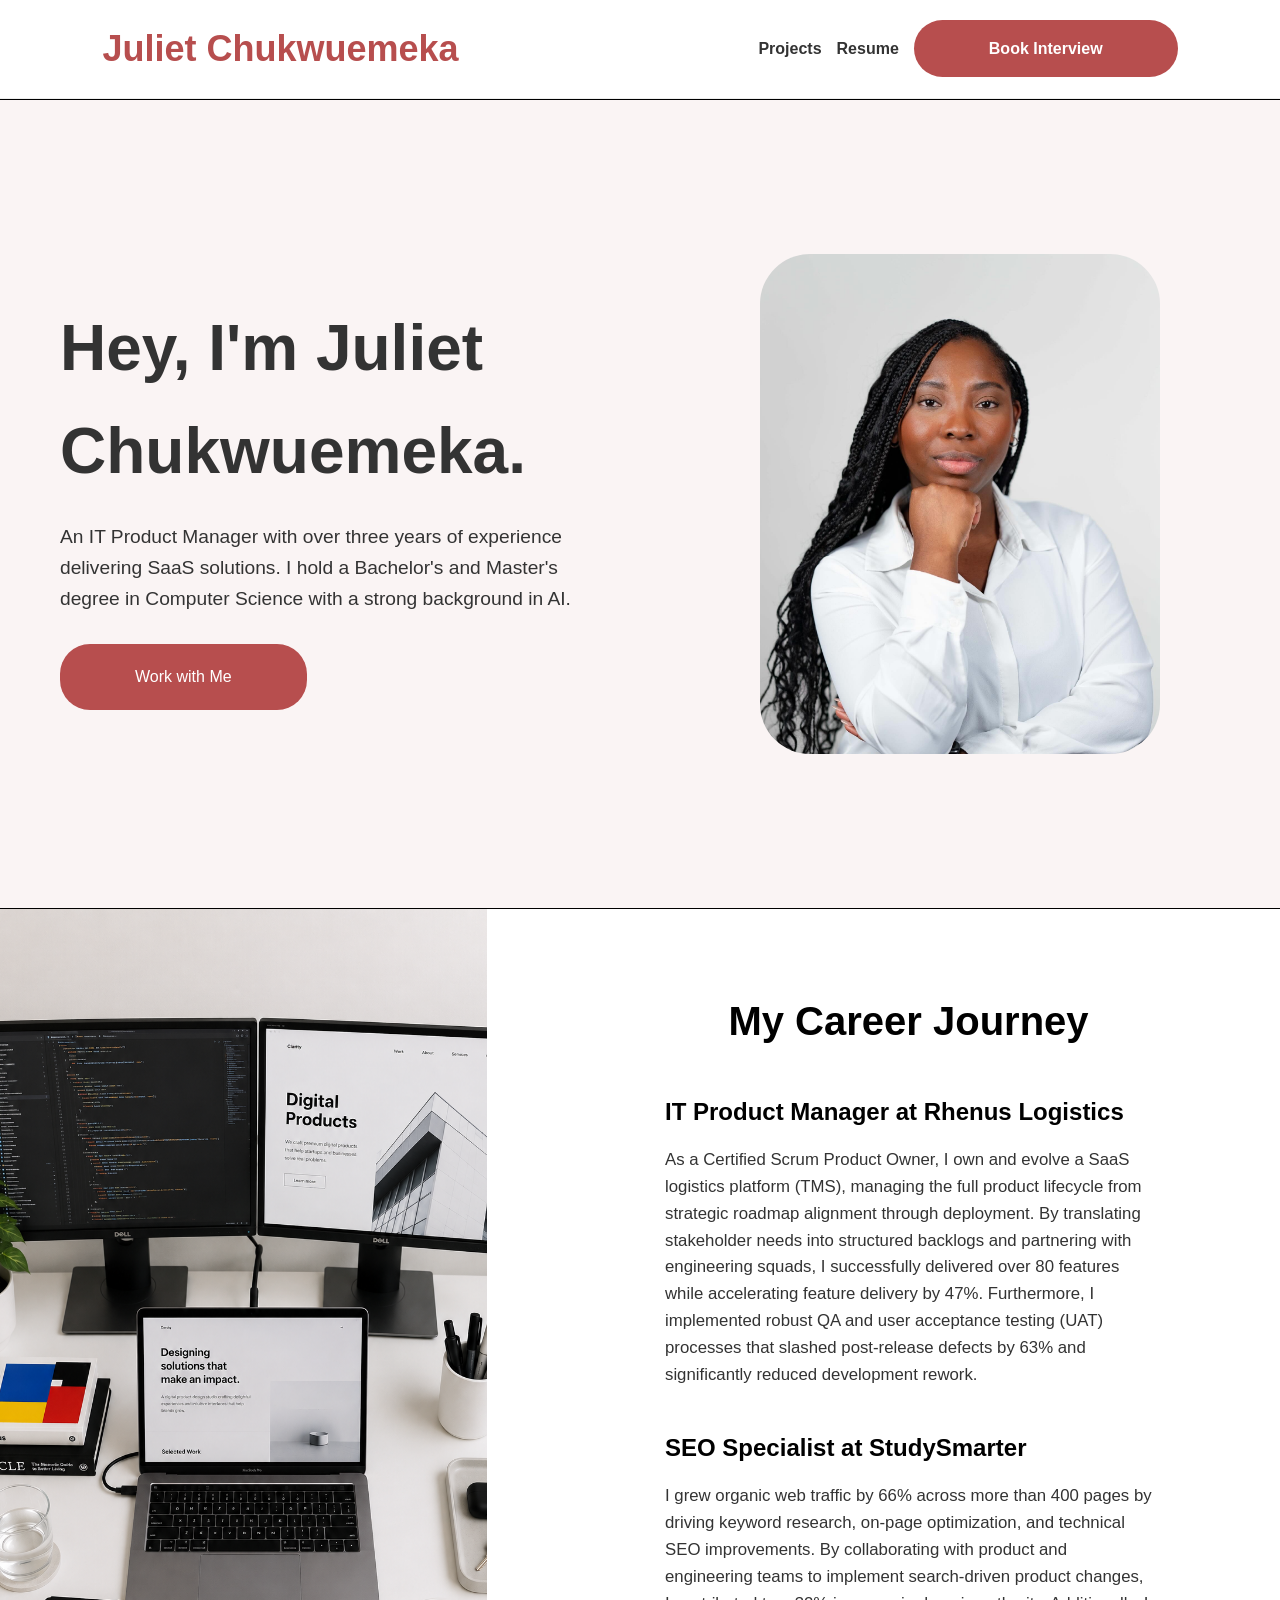
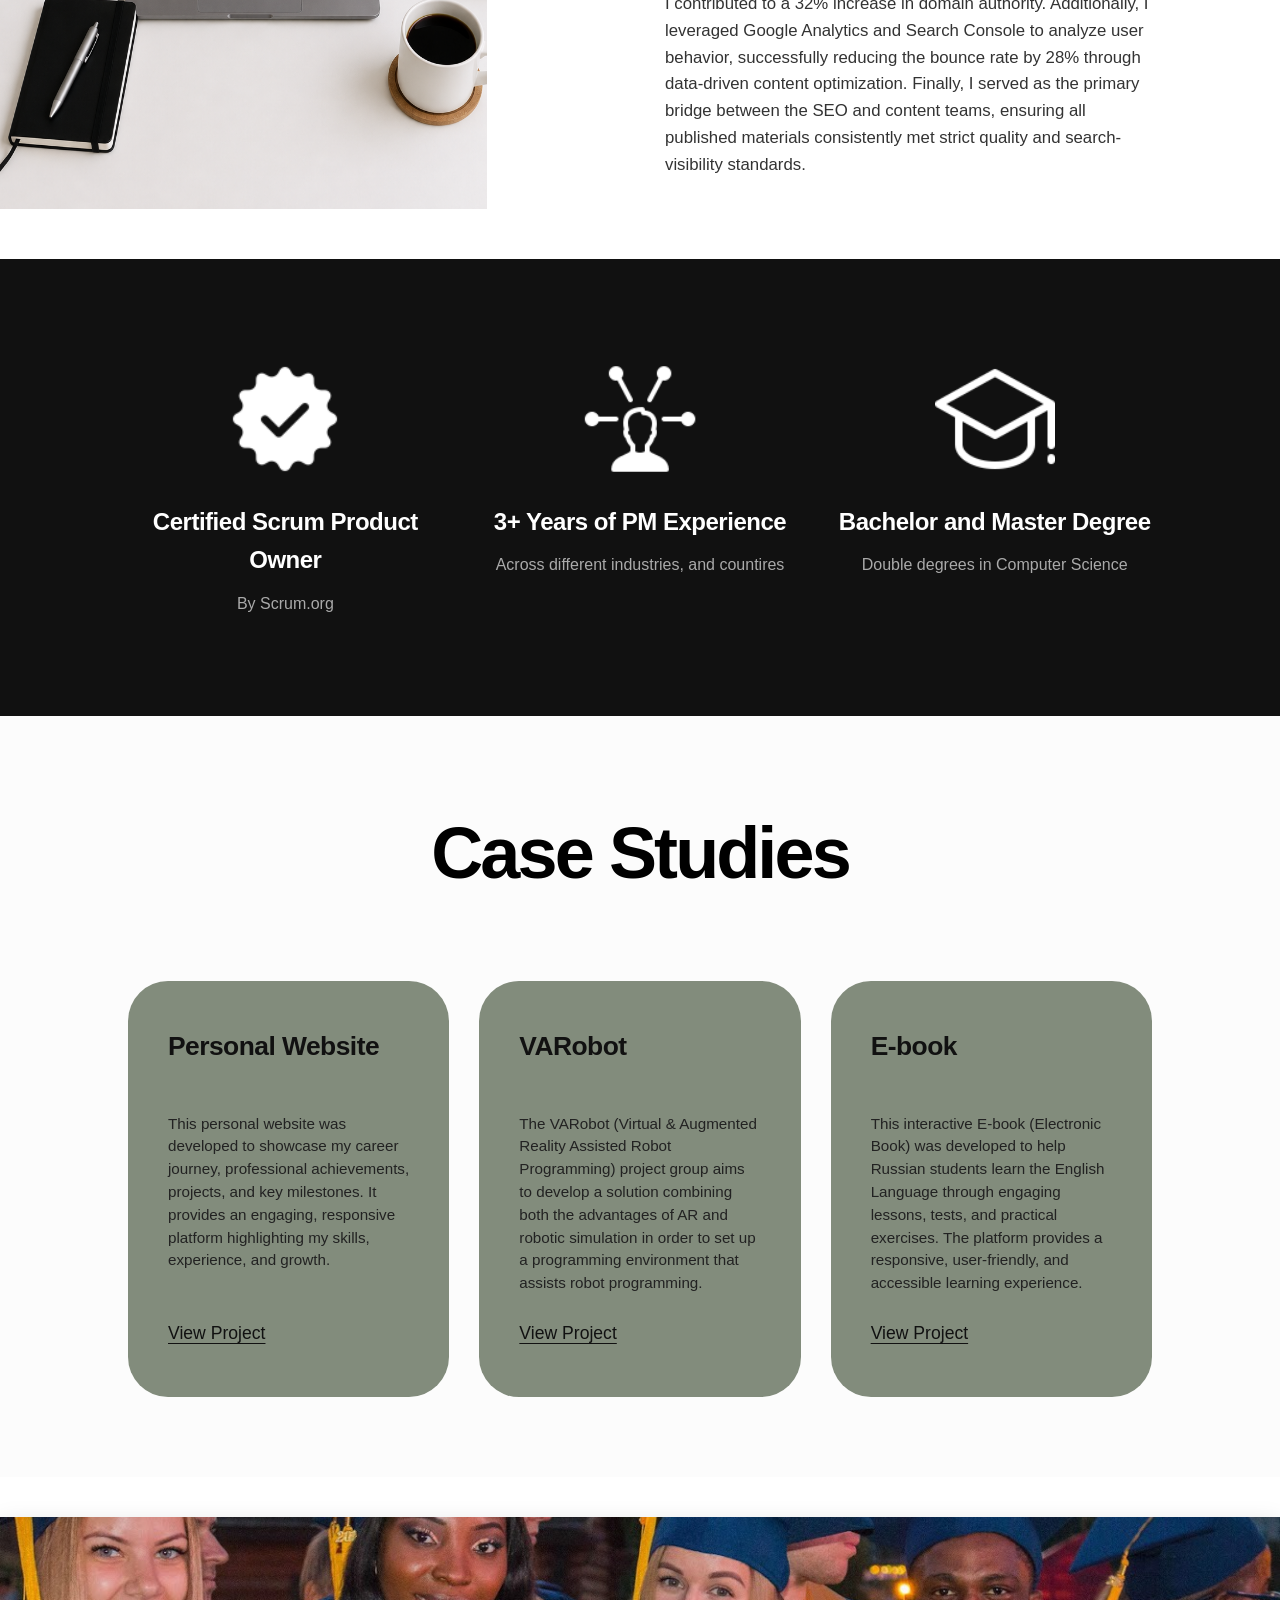
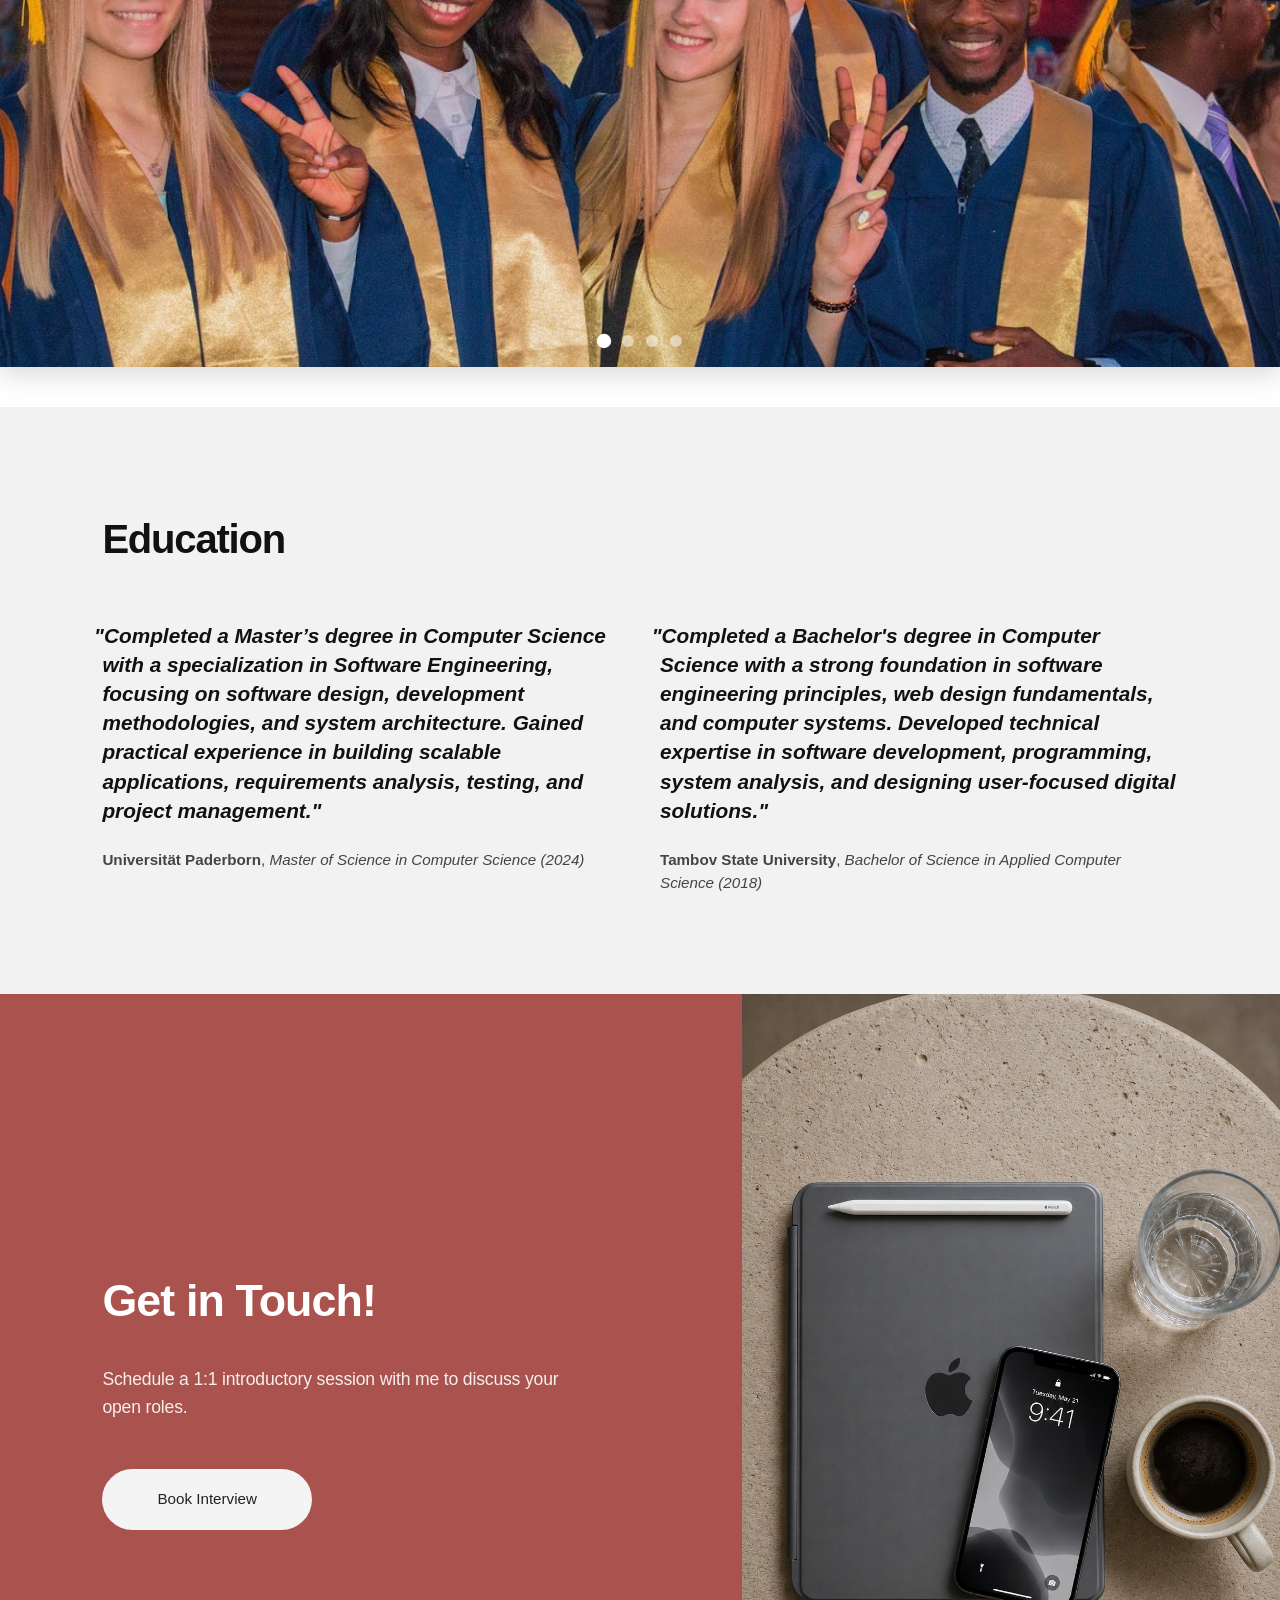
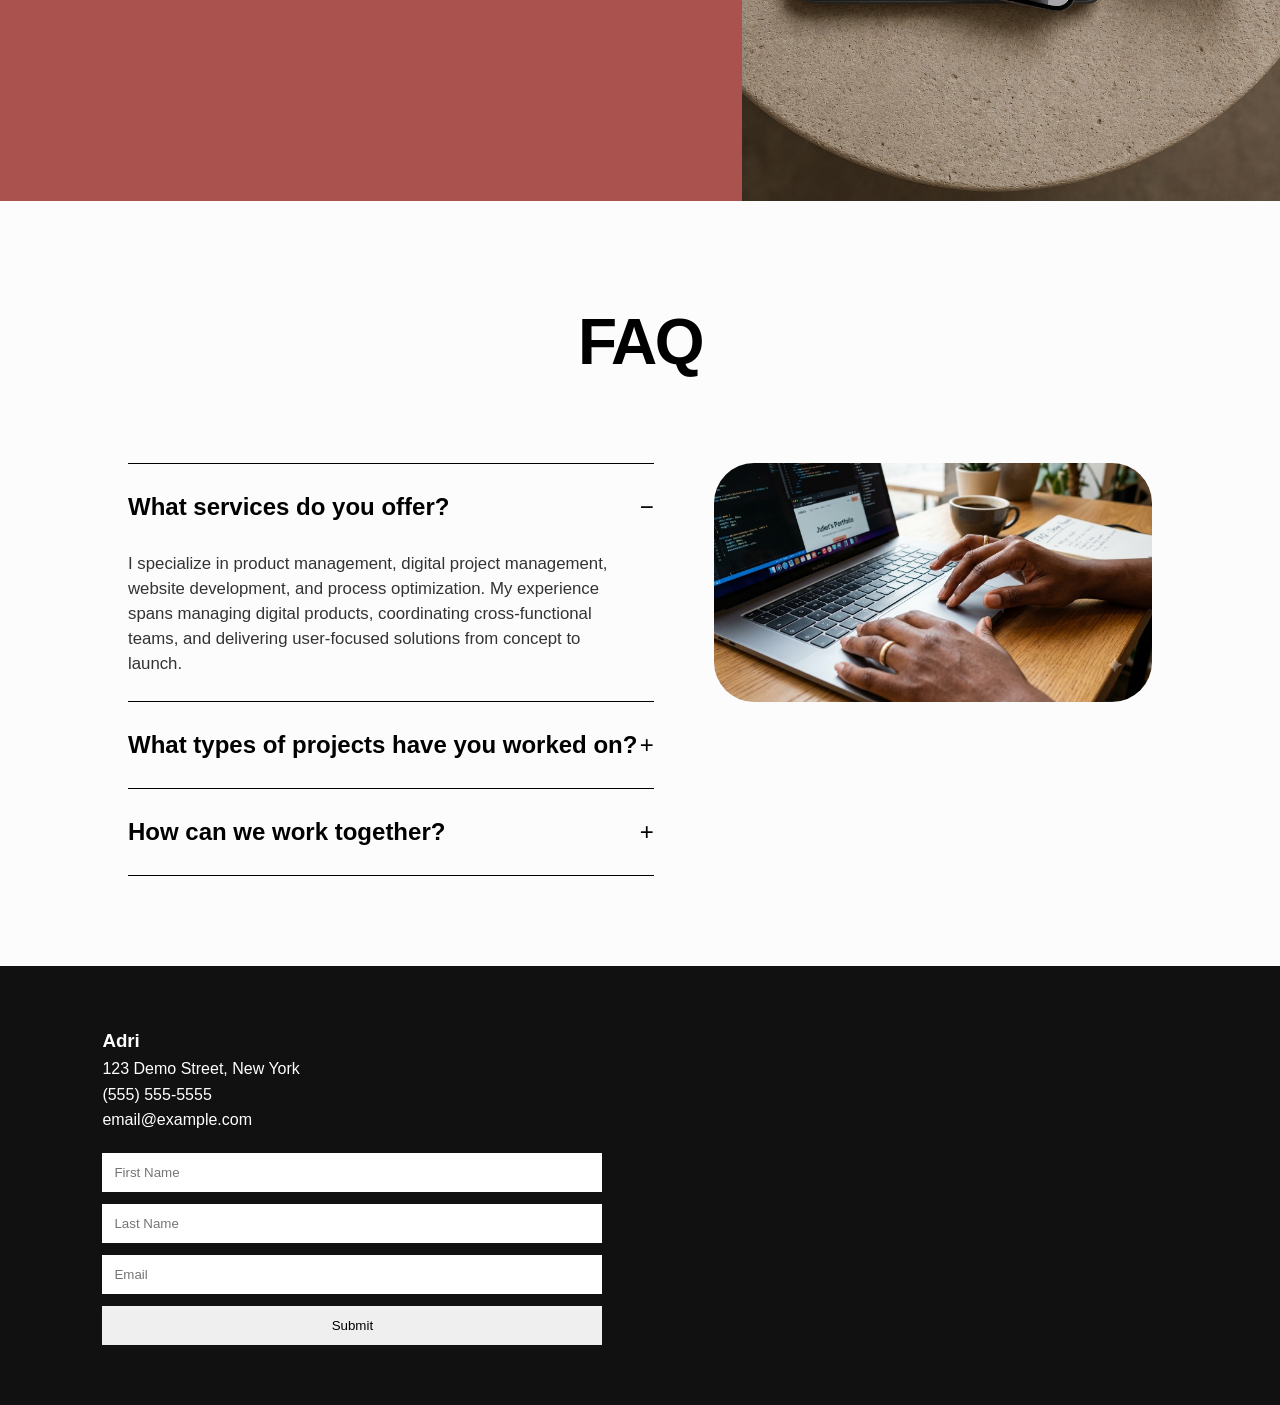
==== index.html @ 5ce1c31e "FAQ filled" ====
<!DOCTYPE html>
<html lang="en">
<head>
    <meta charset="UTF-8">
    <meta name="viewport" content="width=device-width, initial-scale=1.0">
    <title>Juliet's Portfolio</title>
    <link rel="stylesheet" href="css/main.css">
</head>
<body>

    <!-- Header -->
    <header>
        <nav>
            <div class="logo">
            <h2>
              <a href="index.html" style="color: #b74e4e; text-decoration: none;">Juliet Chukwuemeka</a>
                      </h2>
        </div>
            <ul>
                <li><a href="projects.html">Projects</a></li>
                <li><a href="https://github.com/JulietAmen/Project_Website/blob/main/Juliet%20Chukwuemeka_CV.pdf" target="_blank" rel="noopener noreferrer">Resume</a></li>               
                 <li><a href="#contact" class="btn">Book Interview</a></li>
            </ul>
        </nav>
    </header>

    <!-- Hero -->
    <section class="hero" id="home">
        <div class="hero-content">
            <h1>Hey, I'm Juliet Chukwuemeka.</h1>
            <p>
                An IT Product Manager with over three years of experience delivering SaaS solutions.
                I hold a Bachelor's and Master's degree in Computer Science with a strong background in AI.
            </p>

            <a href="#contact" class="btn">Work with Me</a>
        </div>

        <!-- Right Column: Your New Photo Container -->
    <div class="hero-image">
      <img src="imgs/ProPhoto_hand.JPG" alt="Juliet Chukwuemeka - IT Product Manager" />
  </div>

    </section>

    <!-- Career -->
    <section class="career career-split" id="career-history">
      <!-- Left Column: Your Image -->
    <div class="career-image">
      <img src="imgs/DeskImage.png" alt="Juliet working on product strategy roadmaps" />
  </div>
  <!-- Right Column: Your Career Text -->
  <div class="career-content">
        <h2>My Career Journey</h2>

        <div class="career-block">
                <h3>IT Product Manager at Rhenus Logistics</h3>
                <p>
                  As a Certified Scrum Product Owner, I own and evolve a SaaS logistics platform (TMS), 
                  managing the full product lifecycle from strategic roadmap alignment through deployment.
                  By translating stakeholder needs into structured backlogs and partnering with engineering squads, 
                  I successfully delivered over 80 features while accelerating feature delivery by 47%. Furthermore, 
                  I implemented robust QA and user acceptance testing (UAT) processes that slashed post-release 
                  defects by 63% and significantly reduced development rework.
                </p>
              </div>

              <div class="career-block">
                <h3>SEO Specialist at StudySmarter</h3>

                <p>
                  I grew organic web traffic by 66% across more than 400 pages by driving keyword research, 
                  on-page optimization, and technical SEO improvements. By collaborating with product and engineering 
                  teams to implement search-driven product changes, I contributed to a 32% increase in domain authority. 
                  Additionally, I leveraged Google Analytics and Search Console to analyze user behavior, successfully reducing 
                  the bounce rate by 28% through data-driven content optimization. Finally, I served as the primary bridge between 
                  the SEO and content teams, ensuring all published materials consistently met strict quality and search-visibility standards.
                </p>
              </div>
            </div>

        </div>
    </section>

    <!-- Stats -->
    <section class="metrics-section">
      <div class="metrics-container">
        
        <!-- Feature 1 -->
        <div class="metric-card">
          <div class="metric-icon">
            <img src="imgs/icons8-certified-90.png" alt="Mouse cursor badge icon" />
          </div>
          <h3> Certified Scrum Product Owner</h3>
          <p>By Scrum.org</p>
        </div>
    
        <!-- Feature 2 -->
        <div class="metric-card">
          <div class="metric-icon">
            <img src="imgs/icons8-exp.png" alt="Heart badge icon" />
          </div>
          <h3>3+ Years of PM Experience</h3>
          <p>Across different industries, and countires</p>
        </div>
    
        <!-- Feature 3 -->
        <div class="metric-card">
          <div class="metric-icon">
            <img src="imgs/icons8-graduate-96.png" alt="People collaboration badge icon" />
          </div>
          <h3>Bachelor and Master Degree</h3>
          <p>Double degrees in Computer Science</p>
        </div>
    
      </div>
    </section>

    <!-- Projects -->
    <section class="case-studies-section">
      <!-- Centered section heading -->
      <h2 class="section-title">Case Studies</h2>
      
      <!-- Grid container for the cards -->
      <div class="cards-container">
        
        <!-- Card 1 -->
        <article class="case-card">
          <div class="card-content">
            <h3>Personal Website</h3>
            <p>This personal website was developed to showcase my career journey, professional achievements, projects, and key milestones. 
              It provides an engaging, responsive platform highlighting my skills, experience, and growth.</p>
            <a href="index.html" class="project-link">View Project</a>
          </div>
        </article>
    
        <!-- Card 2 -->
        <article class="case-card">
          <div class="card-content">
            <h3>VARobot</h3>
            <p>The VARobot (Virtual & Augmented Reality Assisted Robot Programming) project group aims to develop a solution combining 
              both the advantages of AR and robotic simulation in order to set up a programming environment that assists robot programming.</p>
            <a href="https://varobot-pg.github.io/" class="project-link">View Project</a>
          </div>
        </article>
    
        <!-- Card 3 -->
        <article class="case-card">
          <div class="card-content">
            <h3>E-book</h3>
            <p>This interactive E-book (Electronic Book) was developed to help Russian students learn the English Language through engaging lessons, 
              tests, and practical exercises. The platform provides a responsive, user-friendly, and accessible learning experience.
            </p>
            <a href="https://julietchuks.github.io/EbookForRusEng/" class="project-link">View Project</a>
          </div>
        </article>
    
      </div>
    </section>

    <!-- carousel -->

    <section>
      <div class="carousel-wrapper">
        <!-- Hidden Radio Controls to Track Active Slides -->
        <input type="radio" name="carousel-control" id="slide-1" checked />
        <input type="radio" name="carousel-control" id="slide-2" />
        <input type="radio" name="carousel-control" id="slide-3" />
        <input type="radio" name="carousel-control" id="slide-4" />
      
        <!-- The Main Filmstrip Viewport -->
        <div class="carousel-viewport">
          <div class="carousel-inner">
            
            <!-- Slide 1 -->
            <div class="carousel-item">
              <img src="imgs/bach-peace.JPG" alt="Beautiful landscape setup 1" />
            </div>
            
            <!-- Slide 2 -->
            <div class="carousel-item">
              <img src="imgs/bach-light.JPG" alt="Beautiful landscape setup 2" />
            </div>
            
            <!-- Slide 3 -->
            <div class="carousel-item">
              <img src="imgs/Grad-Juliet.jpg" alt="Beautiful landscape setup 3" />
            </div>
      
            <!-- Slide 4 -->
            <div class="carousel-item">
              <img src="imgs/Gradddd.jpg" alt="Beautiful landscape setup 4" />
            </div>

          </div>
        </div>
      
        <!-- Navigation Dots Controls -->
        <div class="carousel-dots">
          <label for="slide-1" class="dot-trigger"></label>
          <label for="slide-2" class="dot-trigger"></label>
          <label for="slide-3" class="dot-trigger"></label>
          <label for="slide-4" class="dot-trigger"></label>

        </div>
      </div>

    </section>

    <!-- Education -->
    <section class="education-layout-section" id="education">
       <!-- Left Side: Title Header (Renamed per Screenshot 2026-06-11 at 11.58.57.jpg) -->
       <div class="education-title-column">
        <h2>Education</h2>
      </div>
      <div class="education-layout-container">
        
       
    
        <!-- Right Side: Entries Container -->
        <div class="education-entries-column">
          
          <!-- Entry 1 -->
          <article class="education-entry">
            <blockquote>
              "Completed a Master’s degree in Computer Science with a specialization in Software Engineering, 
              focusing on software design, development methodologies, and system architecture. Gained practical 
              experience in building scalable applications, requirements analysis, testing, and project management."
            </blockquote>
            <p class="institution-meta">
              <strong>Universität Paderborn</strong>, <em>Master of Science in Computer Science (2024)</em>
            </p>
          </article>
    
          <!-- Entry 2 -->
          <article class="education-entry">
            <blockquote>
              "Completed a Bachelor's degree in Computer Science with a strong foundation in software engineering 
              principles, web design fundamentals, and computer systems. Developed technical expertise in software development, 
              programming, system analysis, and designing user-focused digital solutions."
            </blockquote>
            <p class="institution-meta">
              <strong>Tambov State University</strong>, <em>Bachelor of Science in Applied Computer Science (2018)</em>
            </p>
          </article>
    
        </div>
        
      </div>
    </section>

    <!-- Contact -->
    <section class="get-in-touch-section" id="contact">
  
      <!-- Left Side: Terracotta Content Column -->
      <div class="touch-content-column">
        <div class="touch-content-inner">
          <h2>Get in Touch!</h2>
          <p>Schedule a 1:1 introductory session with me to discuss your open roles.</p>
          <a href="#" class="book-consultation-btn">Book Interview</a>
        </div>
      </div>
    
      <!-- Right Side: Full-bleed Imagery Column -->
      <div class="touch-image-column">
        <!-- Replaced with the desk scene asset featured in Screenshot 2026-06-11 at 22.53.38.jpg -->
        <img src="imgs/ChatGPT-Image.png" alt="A phone showing design blueprints resting on a notebook next to a cup of black coffee" />
      </div>
    
    </section>

    <!-- FAQ -->
    <section class="faq-section" id="faq">
      <h2 class="faq-main-title">FAQ</h2>
      
      <div class="faq-grid-container">
        
        <div class="faq-accordion-column">
          
          <details class="faq-item" open>
            <summary class="faq-trigger">
              What services do you offer?
              <span class="faq-icon"></span>
            </summary>
            <div class="faq-content">
              <p>I specialize in product management, digital project management, website development, 
                and process optimization. My experience spans managing digital products, coordinating 
                cross-functional teams, and delivering user-focused solutions from concept to launch.</p>
            </div>
          </details>
    
          <details class="faq-item">
            <summary class="faq-trigger">
              What types of projects have you worked on?
              <span class="faq-icon"></span>
            </summary>
            <div class="faq-content">
              <p>I have worked on a variety of projects, including portfolio websites, educational platforms, 
                business websites, digital transformation initiatives, and operational process improvements. 
                These projects have allowed me to combine technical expertise with strategic planning and stakeholder management.</p>
            </div>
          </details>
    
          <details class="faq-item">
            <summary class="faq-trigger">
              How can we work together?
              <span class="faq-icon"></span>
            </summary>
            <div class="faq-content">
              <p>You can contact me through the website's contact form, email, LinkedIn or by simply booking an Interview. Whether you are 
                looking for a product manager, project manager, or collaborator for a digital initiative, I 
                would be happy to discuss your goals and explore how I can contribute.</p>
            </div>
          </details>
    
        </div>
    
        <div class="faq-image-column">
          <img src="imgs/Gemini_Image.png" alt="Close-up of hands typing smoothly on a laptop trackpad" />
        </div>
    
      </div>
    </section>

    <!-- Footer -->
    <footer>

        <h3>Adri</h3>

        <p>123 Demo Street, New York</p>
        <p>(555) 555-5555</p>
        <p>email@example.com</p>

        <form>
            <input
                type="text"
                placeholder="First Name"
                required
            >

            <input
                type="text"
                placeholder="Last Name"
                required
            >

            <input
                type="email"
                placeholder="Email"
                required
            >

            <button type="submit">
                Submit
            </button>
        </form>

    </footer>

</body>
</html>
---- css/main.css ----
*{
  margin:0;
  padding:0;
  box-sizing:border-box;
}

body{
  font-family:Arial, sans-serif;
  line-height:1.6;
  color:#333;
}

header{
  background:#fff;
  padding:20px 8%;
  position:sticky;
  top:0;
  z-index:1000;
  border-bottom:1px solid #eee;
}

nav{
  display:flex;
  justify-content:space-between;
  align-items:center;
}

nav ul{
  list-style:none;
  display:flex;
  gap:30px;
}

nav a{
  text-decoration:none;
  color:#333;
  font-weight:600;
}

.logo{
  font-size:1.5rem;
  font-weight:bold;
}

.hero h1{
  font-size:4rem;
  margin-bottom:20px;
}

/* 1. Reset alignment inside the main hero layout container */
.hero {
  display: flex;
  justify-content: space-between; /* Aligns the inner content box to the left */
  align-items: center;         /* Keeps content centered vertically */
  gap: 40px;
  padding-left:60px 10%;           /* Gives it a nice breathing room gap from the absolute screen edge */
  min-height:90vh;
  background:#f8efefa9;
  border-top: 1px solid #000000;    /* 1px makes it thin, solid means a solid line, #000000 is pure black */
  border-bottom: 1px solid #000000;
}

/* 2. Remove any auto margins that might be centering the inner content wrapper */
.hero-content {
  flex: 1;                        /* Lets the text grow to occupy half the room */
  max-width: 600px;
  text-align: left;
  padding-left: 60px;
}

/* Control the photo container size */
.hero-image {
  flex: 1;                        /* Occupies the remaining half of the room */
  display: flex;
  justify-content: center;        /* Centers your photo inside its allocated half */
}

.hero-image img {
  width: 100%;
  max-width: 400px;               /* Caps the width so it doesn't get massively giant */
  height: auto;                   /* Keeps aspect ratio stable */
  border-radius: 50px;             /* Optional: Softens sharp photo corners */
  object-fit: cover;
}

/* 3. Ensure the button doesn't stretch and behaves cleanly in left-alignment */
.hero-content .btn {
  display: inline-block;       /* Stops the button from taking up the entire width */
}

.hero p{
  max-width:600px;
  margin:auto;
  margin-bottom:30px;
  font-size:1.2rem;
}

/* Mobile Friendly Shield: Stacks them when screen sizes get cramped */
@media (max-width: 768px) {
  .hero {
    flex-direction: column-reverse; /* Stacks image nicely above text on mobile devices */
    text-align: center;
    padding: 40px 5%;
  }
  .hero-content {
    text-align: center;
  }
}

.btn{
  background:#b74e4e;
  color:white;
  padding:20px 75px;
  border: none;
  border-radius:30px;
  cursor:pointer;
  text-decoration:none;
}

.career {
  display: flex;
  justify-content: space-between; /* Spreads image to left, text to right */
  align-items: center;            /* Perfectly centers them vertically */
  gap: 50px;                      /* Clean breathing room between columns */
  padding: 80px 10%;              /* Spacious top/bottom and side margins */
}

.career-section {
  display: flex;
  align-items: stretch;         /* Matches columns to the same height */
  width: 100%;
  background-color: #ffffff;
  padding: 0;                   /* Strips edge borders to let left image go flush */
}

.career-split {
  display: flex;
  align-items: stretch;       /* Forces both columns to match each other's height perfectly */
  padding: 0;                 /* Strips out layout padding completely */
  background-color: #ffffff;  /* Or whatever backdrop color you prefer */
  width: 100%;
}

.career-image {
  flex: 1;
  width: 50%;
  height: 900px;              /* Adjust this default value to control how tall the row is */
  overflow: hidden;
}

.career-image img {
  width: 100%;
  height: 100%;
  object-fit: cover;          /* Cuts the image cleanly without stretching it out of proportion */
  display: block;
}

.career-content {
  flex: 1;
  width: 50%;
  display: flex;
  flex-direction: column;
  justify-content: center;      /* Vertically aligns blocks cleanly */
  padding: 80px 10%;            /* Generous padding for breathing room */
  box-sizing: border-box;
}

/* Typography Styling matching Screenshot 2026-06-10 at 22.32.28.jpg */
.career-content h2 {
  font-family: -apple-system, BlinkMacSystemFont, "Segoe UI", Roboto, Helvetica, Arial, sans-serif;
  font-size: 2.5rem;
  font-weight: 700;
  color: #000000;
  margin-top: 0;
  margin-bottom: 3.5rem;        /* Pushes down the main title away from subsets */
}

.career-block {
  margin-bottom: 2.5rem;        /* Gaps out the career text blocks */
}

.career-block:last-of-type {
  margin-bottom: 0;             /* Prevents extra bottom margin layout leaks */
}

.career-block h3 {
  font-family: -apple-system, BlinkMacSystemFont, "Segoe UI", Roboto, Helvetica, Arial, sans-serif;
  font-size: 1.5rem;
  font-weight: 700;
  color: #000000;
  margin-top: 0;
  margin-bottom: 1rem;
}

.career-block p {
  font-family: -apple-system, BlinkMacSystemFont, "Segoe UI", Roboto, Helvetica, Arial, sans-serif;
  font-size: 1.05rem;
  line-height: 1.6;             /* Increases text-readability */
  color: #333333;               /* Soft charcoal dark grey for reading track */
  margin: 0;
}

.career h2,
.projects h2,
.testimonials h2,
.contact h2,
.faq h2{
  margin-bottom:40px;
  text-align:center;
}

.stats{
  padding:80px 8%;
  display:flex;
  justify-content:center;
  gap:80px;
  text-align:center;
  background:#fafafa;
}

.stat h2{
  font-size:3rem;
}

/* Section Background Wrapper */
.metrics-section {
  background-color: #111111;    /* Deep matte black background */
  padding: 100px 10%;           /* Generous vertical padding for that spacious look */
  width: 100%;
  box-sizing: border-box;
}

/* Flexbox Row Container */
.metrics-container {
  display: flex;
  justify-content: space-between; /* Spreads the three columns evenly */
  align-items: flex-start;        /* Keeps cards aligned at their tops */
  gap: 40px;                      /* Clean spacing between columns */
  max-width: 1200px;              /* Limits maximum horizontal stretch */
  margin: 0 auto;                 /* Centers the entire grid container on large screens */
}

/* Individual Feature Card */
.metric-card {
  flex: 1;                        /* Allows each column to take up equal width */
  text-align: center;             /* Centers icons and all typography elements */
  display: flex;
  flex-direction: column;
  align-items: center;
}

/* Badge Icon Area */
.metric-icon {
  margin-bottom: 24px;            /* Spacing between the badge icon and the headline */
  display: flex;
  justify-content: center;
  align-items: center;
}

.metric-icon img {
  width: 120px;                   /* Approximate size matching the screen capture badge diameter */
  height: auto;
  display: block;
}

/* Column Main Headers */
.metric-card h3 {
  font-family: -apple-system, BlinkMacSystemFont, "Segoe UI", Roboto, Helvetica, Arial, sans-serif;
  color: #ffffff;                 /* Pure crisp white for readable contrast */
  font-size: 1.5rem;
  font-weight: 700;
  margin-top: 0;
  margin-bottom: 12px;            /* Tight gap between main text and subtitle description */
  letter-spacing: -0.02em;        /* Slightly tight tracking for a premium modern finish */
}

/* Column Descriptions */
.metric-card p {
  font-family: -apple-system, BlinkMacSystemFont, "Segoe UI", Roboto, Helvetica, Arial, sans-serif;
  color: #aaaaaa;                 /* Clean muted gray for visual hierarchy */
  font-size: 1rem;
  line-height: 1.5;
  margin: 0;
}

/* 📱 Responsive Mobile Grid Breakpoints */
@media (max-width: 768px) {
  .metrics-container {
    flex-direction: column;       /* Changes side-by-side rows into a single vertical column stacked layout */
    align-items: center;
    gap: 60px;                    /* Increases gap slightly to differentiate stacked components */
  }
  
  .metrics-section {
    padding: 60px 5%;             /* Tighter section borders for mobile screens */
  }
  
  .metric-card {
    max-width: 400px;             /* Prevents text lines from getting too broad on portrait displays */
  }
}

.project-grid{
  display:grid;
  grid-template-columns:repeat(auto-fit,minmax(280px,1fr));
  gap:25px;
}

.project-card{
  border:1px solid #ddd;
  padding:25px;
  border-radius:12px;
}

.project-card h3{
  margin-bottom:10px;
}

.project-card a{
  display:inline-block;
  margin-top:15px;
  text-decoration:none;
  font-weight:bold;
}

.testimonial{
  margin-bottom:40px;
  max-width:700px;
  margin-left:auto;
  margin-right:auto;
}

blockquote{
  font-style:italic;
  margin-bottom:10px;
}

.contact{
  text-align:center;
  background:#f8f8f8;
}

.contact p{
  margin-bottom:20px;
}

.faq details{
  margin-bottom:15px;
  border:1px solid #ddd;
  padding:15px;
  border-radius:6px;
}

footer{
  background:#111;
  color:white;
  padding:60px 8%;
}

footer form{
  display:grid;
  gap:12px;
  margin-top:20px;
  max-width:500px;
}

footer input{
  padding:12px;
  border:none;
}

footer button{
  padding:12px;
  border:none;
  cursor:pointer;
}

@media (max-width: 992px) {
  .career-content {
    padding: 60px 6%;           /* Scales in text box gaps for medium screens or tablets */
  }
}

@media(max-width:768px){

  .career-section {
    flex-direction: column;     /* Stacks the sections top-to-bottom on mobile layouts */
  }

  .career {
    flex-direction: column;       /* Stacks columns: Image on top, text underneath on phones */
    text-align: center;
    gap: 30px;
    padding: 50px 5%;
  }

  .career-split {
    flex-direction: column;   /* Changes row into a column grid stack */
  }
  
  .career-image, 
  .career-content {
    width: 100%;              /* Both expand to take full screen width on mobile phones */
  }
  
  .career-image {
    height: 400px;            /* Lowers image block box size so mobile screens aren't overwhelmed */
  }
  
  .career-content {
    padding: 50px 8%;         /* Keeps standard phone boundaries */
    text-align: center;
  }
}

.approach-content h2 {
  margin-bottom: 2rem;
}

  .stats{
      flex-direction:column;
      gap:30px;
  }

  nav ul{
      gap:15px;
  }

  /* Main Section Wrapper */
.case-studies-section {
  background-color: #fcfcfc;    /* Clean, off-white background */
  padding: 80px 10%;            /* Generous padding for breathing room */
  width: 100%;
  box-sizing: border-box;
}

/* Section Title - Huge, Bold, Centered */
.section-title {
  font-family: -apple-system, BlinkMacSystemFont, "Segoe UI", Roboto, Helvetica, Arial, sans-serif;
  font-size: 4.5rem;            /* Matches the massive size in the image */
  font-weight: 700;
  color: #000000;
  text-align: center;
  margin-top: 0;
  margin-bottom: 70px;          /* Significant gap before the grid starts */
  letter-spacing: -0.04em;      /* Extra tight tracking for that high-end look */
}

/* The Row Grid Container */
.cards-container {
  display: flex;
  justify-content: space-between; /* Spreads the three cards evenly */
  align-items: stretch;           /* Forces all cards to be the exact same height */
  gap: 30px;                      /* Spaces the columns perfectly */
  max-width: 1200px;
  margin: 0 auto;                 /* Centers the whole layout block on ultra-wide monitors */
}

/* The Individual Case Cards */
.case-card {
  flex: 1;                        /* Allows columns to divide space equally */
  background-color: #828c7c;      /* Muted sage-green color matching the screenshot */
  border-radius: 40px;            /* Highly exaggerated, clean rounded corners */
  display: flex;
  flex-direction: column;
  box-sizing: border-box;
}

/* Inner Padding for Content */
.card-content {
  padding: 50px 40px;             /* Spacious padding inside each card */
  display: flex;
  flex-direction: column;
  height: 100%;
}

/* Card Titles */
.case-card h3 {
  font-family: -apple-system, BlinkMacSystemFont, "Segoe UI", Roboto, Helvetica, Arial, sans-serif;
  font-size: 1.65rem;
  font-weight: 700;
  color: #111111;                 /* Deep charcoal/black text color */
  line-height: 1.2;
  margin-top: 0;
  margin-bottom: 50px;            /* Pushes paragraph down, matching visual spacing */
  letter-spacing: -0.02em;
}

/* Card Body Paragraphs */
.case-card p {
  font-family: -apple-system, BlinkMacSystemFont, "Segoe UI", Roboto, Helvetica, Arial, sans-serif;
  font-size: 0.95rem;
  line-height: 1.5;
  color: #222222;                 /* Highly readable, dark grey tint text */
  margin-top: 0;
  margin-bottom: 24px;            /* Gap before the link */
  max-width: 280px;               /* Keeps paragraph lines short and balanced */
}

/* "View Project" Text Link */
.project-link {
  font-family: -apple-system, BlinkMacSystemFont, "Segoe UI", Roboto, Helvetica, Arial, sans-serif;
  font-size: 1.1rem;
  font-weight: 500;
  color: #111111;
  text-decoration: underline;    /* Default clean underline style matching screenshot */
  text-underline-offset: 4px;     /* Slight spacing below the text for the underline */
  margin-top: auto;               /* Magic trick: pushes the link to the absolute bottom of the card content */
  display: inline-block;
  width: fit-content;
}

.project-link:hover {
  color: #000000;
  text-decoration-thickness: 2px; /* Emphasizes the underline on hover */
}

/* 📱 Responsive Screen Controls */
@media (max-width: 992px) {
  .section-title {
    font-size: 3.5rem;            /* Scales down heading size slightly on tablets */
    margin-bottom: 40px;
  }
  .card-content {
    padding: 40px 30px;           /* Tightens up interior padding */
  }
}

@media (max-width: 768px) {
  .cards-container {
    flex-direction: column;       /* Stacks cards into one neat vertical column on mobile */
    gap: 40px;
  }
  .case-card {
    width: 100%;                  /* Cards take up full container width on phones */
  }
  .section-title {
    font-size: 2.8rem;            /* Mobile-friendly headline sizing */
  }
  .case-card h3 {
    margin-bottom: 30px;          /* Lowers spacing gap for mobile readability */
  }
}

/* Base Layout Wrapper */
.education-layout-section {
  background-color: #f2f2f2;     /* Light premium grey background matching layout canvas */
  padding: 100px 8%;             /* Deep top/bottom whitespace padding */
  width: 100%;
  box-sizing: border-box;
}

/* Master Flex Container */
.education-layout-container {
  display: flex;
  justify-content: space-between;
  align-items: flex-start;
  gap: 40px;
  max-width: 1300px;
  margin: 0 auto;
}

/* Left Title Properties */
.education-title-column {
  flex: 1;                       /* Takes up roughly 1/3 of horizontal room */
  max-width: 350px;
  padding-bottom: 50px;
}

.education-title-column h2 {
  font-family: -apple-system, BlinkMacSystemFont, "Segoe UI", Roboto, Helvetica, Arial, sans-serif;
  font-size: 2.5rem;             /* Matches the exact font scale of the original text */
  font-weight: 700;
  color: #111111;
  letter-spacing: -0.03em;       /* Sleek tight tracking */
  margin: 0;
}

/* Right Content Rows Wrapper */
.education-entries-column {
  flex: 2;                       /* Takes up remaining 2/3 of space */
  display: flex;
  justify-content: space-between;
  gap: 40px;                     /* Column gap between separate degree details */
}

/* Individual Degree Blocks */
.education-entry {
  flex: 1;                       /* Ensures both degrees get identical layout widths */
  display: flex;
  flex-direction: column;
}

/* Styled Blockquote Content mimicking the quote cards layout */
.education-entry blockquote {
  font-family: -apple-system, BlinkMacSystemFont, "Segoe UI", Roboto, Helvetica, Arial, sans-serif;
  font-size: 1.3rem;
  line-height: 1.4;
  font-weight: 700;              /* Prominent black weights matching screenshot texture */
  color: #111111;
  margin: 0 0 24px 0;            /* Separation margin above metadata tags */
  padding: 0;
  text-indent: -0.4em;           /* Helps pull quotation markers perfectly inline */
}

/* Institution Meta Line */
.institution-meta {
  font-family: -apple-system, BlinkMacSystemFont, "Segoe UI", Roboto, Helvetica, Arial, sans-serif;
  font-size: 0.95rem;
  color: #444444;                /* Slightly lighter contrast color for meta elements */
  margin: 0;
  line-height: 1.5;
}

.institution-meta strong {
  font-weight: 600;
}

/* 📱 Responsive Adaptive Breakdown */
@media (max-width: 992px) {
  .education-layout-container {
    flex-direction: column;      /* Stacks title above content items */
    gap: 50px;
  }
  
  .education-title-column {
    max-width: 100%;
  }
}

@media (max-width: 768px) {
  .education-entries-column {
    flex-direction: column;    /* Stacks individual schools vertically on mobile screens */
    gap: 40px;
  }
  
  .education-layout-section {
    padding: 60px 6%;            /* Compact spacing constraints on devices */
  }
}

/* Container Box boundaries */
.carousel-wrapper {
  width: 100%;
  margin: 40px auto;
  position: relative;
  font-family: system-ui, -apple-system, sans-serif;
}

/* Completely hide the radio logic dots out of sight */
input[name="carousel-control"] {
  display: none;
}

/* The Frame: acts like a window masking everything outside it */
.carousel-viewport {
  width: 100%;
  height: 450px;              /* Controls how tall your slider is */
  overflow: hidden;
  box-shadow: 0 8px 24px rgba(0, 0, 0, 0.15);
}

/* The Filmstrip Row: Houses the items side-by-side */
.carousel-inner {
  display: flex;
  width: 400%;                /* 100% multiplied by total number of slides (3) */
  height: 100%;
  transition: transform 0.6s cubic-bezier(0.25, 1, 0.5, 1); /* Elegant fluid slide timing */
}

/* Individual Slide sizing */
.carousel-item {
  width: 100%;
  height: 100%;
}

.carousel-item img {
  width: 100%;
  height: 100%;
  object-fit: cover;          /* Maintains ratio and scales nicely */
  display: block;
}

/* --- THE SLIDING MAGIC ENGINE --- */
/* If Radio 1 is checked, hold filmstrip at 0% default start shift */
#slide-1:checked ~ .carousel-viewport .carousel-inner {
  transform: translateX(0%);
}

/* If Radio 2 is checked, slide leftward exactly 1/4 of total width */
#slide-2:checked ~ .carousel-viewport .carousel-inner {
  transform: translateX(-25%);
}

/* If Radio 3 is checked, slide leftward exactly 2/4 of total width */
#slide-3:checked ~ .carousel-viewport .carousel-inner {
  transform: translateX(-50%);
}

/* If Radio 4 is checked, slide leftward exactly 3/4 of total width */
#slide-4:checked ~ .carousel-viewport .carousel-inner {
  transform: translateX(-75%);
}

/* --- BOTTOM DOTS STYLING --- */
.carousel-dots {
  position: absolute;
  bottom: 20px;
  left: 50%;
  transform: translateX(-50%);
  display: flex;
  gap: 12px;
  z-index: 10;
}

/* Base style for individual dot buttons */
.dot-trigger {
  width: 12px;
  height: 12px;
  background-color: rgba(255, 255, 255, 0.5);
  border-radius: 50%;
  cursor: pointer;
  transition: background-color 0.3s ease, transform 0.3s ease;
}

.dot-trigger:hover {
  background-color: rgba(255, 255, 255, 0.8);
}

/* --- DYNAMIC HIGHLIGHT ENGINE --- */
/* Target specific dot labels based on which radio input is active */
#slide-1:checked ~ .carousel-dots .dot-trigger:nth-child(1),
#slide-2:checked ~ .carousel-dots .dot-trigger:nth-child(2),
#slide-3:checked ~ .carousel-dots .dot-trigger:nth-child(3),
#slide-4:checked ~ .carousel-dots .dot-trigger:nth-child(4) {
  background-color: #ffffff;  /* Solid pure white for the active slide dot */
  transform: scale(1.2);       /* Pop-out scaling emphasis effect */
}

/* 📱 Responsive Adjustment for Mobile */
@media (max-width: 768px) {
  .carousel-viewport {
    height: 300px;            /* Scales height down on phone screens */
  }
}

/* Core Section Container */
.get-in-touch-section {
  display: flex;
  align-items: stretch;         /* Guarantees left background and right image share identical heights */
  width: 100%;
  padding: 0;                   /* Strips container padding to allow edge-to-edge bleed */
  background-color: #aa524d;    /* Muted terracotta red/brown tone matching the screenshot */
  box-sizing: border-box;
}

/* --- LEFT CONTENT COLUMN --- */
.touch-content-column {
  flex: 1;
  width: 50%;
  display: flex;
  flex-direction: column;
  justify-content: center;      /* Vertically aligns text contents in the center of the viewport */
  padding: 100px 8%;            /* Spacious interior padding for content elements */
  box-sizing: border-box;
}

/* Inner wrapper to enforce content max-widths from the reference layout */
.touch-content-inner {
  max-width: 460px;             /* Prevents paragraphs from getting too broad and unreadable */
  width: 100%;
}

/* Section Title Typography */
.touch-content-inner h2 {
  font-family: -apple-system, BlinkMacSystemFont, "Segoe UI", Roboto, Helvetica, Arial, sans-serif;
  color: #ffffff;               /* Clean white heading contrast */
  font-size: 2.8rem;
  font-weight: 700;
  margin-top: 0;
  margin-bottom: 28px;
  letter-spacing: -0.02em;
}

/* Section Body Copy Styling */
.touch-content-inner p {
  font-family: -apple-system, BlinkMacSystemFont, "Segoe UI", Roboto, Helvetica, Arial, sans-serif;
  color: rgba(255, 255, 255, 0.9); /* Slightly soft white opacity tint for an elegant feel */
  font-size: 1.1rem;
  line-height: 1.6;
  margin-top: 0;
  margin-bottom: 48px;          /* Significant gap pushing down to the main button */
  letter-spacing: -0.01em;
}

/* The "Book Consultation" Pill Button */
.book-consultation-btn {
  font-family: -apple-system, BlinkMacSystemFont, "Segoe UI", Roboto, Helvetica, Arial, sans-serif;
  display: inline-block;
  background-color: #f4f4f4;    /* Subtle soft white background tone matching screenshot button */
  color: #222222;               /* Professional dark charcoal text tint */
  font-size: 0.95rem;
  font-weight: 500;
  text-decoration: none;        /* Strips out the classic anchor link underline */
  padding: 18px 55px;           /* Recreates the broad horizontal width signature */
  border-radius: 100px;         /* Fully round edges transforming the link into a pill */
  text-align: center;
  transition: background-color 0.2s ease, transform 0.2s ease;
}

.book-consultation-btn:hover {
  background-color: #ffffff;    /* Brightens clean up completely on cursor hover */
  transform: translateY(-2px);  /* Gentle interactive elevation lift */
}

/* --- RIGHT IMAGE COLUMN --- */
.touch-image-column {
  flex: 1;
  width: 50%;
  min-height: 550px;            /* Ensures a distinct vertical presence on desktops */
  overflow: hidden;
}

.touch-image-column img {
  width: 100%;
  height: 100%;
  object-fit: cover;            /* Crops and fills the column smoothly without warping proportions */
  display: block;
}

/* 📱 Responsive Mobile Stack Shield */
@media (max-width: 992px) {
  .touch-content-column {
    padding: 80px 5%;           /* Pulls in layout margins on medium or tablet-sized frames */
  }
}

@media (max-width: 768px) {
  .get-in-touch-section {
    flex-direction: column;     /* Stacks elements: content color block on top, imagery below */
  }
  
  .touch-content-column,
  .touch-image-column {
    width: 100%;                /* Forces both elements to expand to full mobile viewport width */
  }
  
  .touch-image-column {
    height: 400px;              /* Lower vertical constraint so phone users aren't scrolling forever */
    min-height: auto;
  }
  
  .touch-content-column {
    padding: 60px 8%;
    align-items: center;        /* Re-aligns components toward screen center on mobile viewports */
  }
  
  .touch-content-inner {
    text-align: center;
  }
  
  .book-consultation-btn {
    width: 100%;                /* Full width fluid touch button target for mobile accessibility optimization */
    box-sizing: border-box;
    padding: 18px 24px;
  }
}

/* Section Base Container */
.faq-section {
  background-color: #fcfcfc;    /* Clean off-white background canvas */
  padding: 90px 10%;
  width: 100%;
  box-sizing: border-box;
}

/* Section Header - Massive and Centered */
.faq-main-title {
  font-family: -apple-system, BlinkMacSystemFont, "Segoe UI", Roboto, Arial, sans-serif;
  font-size: 4rem;
  font-weight: 700;
  color: #000000;
  text-align: center;
  margin-top: 0;
  margin-bottom: 70px;          /* Drastic gap to push layout lower */
  letter-spacing: -0.04em;
}

/* Two Column Flex Matrix Wrapper */
.faq-grid-container {
  display: flex;
  justify-content: space-between;
  align-items: flex-start;      /* Aligns structural grid panels to the top edge */
  gap: 60px;                    /* Generous workspace air gap */
  max-width: 1200px;
  margin: 0 auto;
}

/* --- LEFT ACCORDION COLUMN --- */
.faq-accordion-column {
  flex: 1.2;                    /* Takes up slightly more width room than the photo */
  display: flex;
  flex-direction: column;
}

/* Individual Accordion Rows */
.faq-item {
  border-bottom: 1.5px solid #000000; /* Clean thin black line below row */
  width: 100%;
}

/* Top Item Line: First item needs a top border to complete the look */
.faq-item:first-of-type {
  border-top: 1.5px solid #000000;
}

/* Trigger Button Layer */
.faq-trigger {
  font-family: -apple-system, BlinkMacSystemFont, "Segoe UI", Roboto, Arial, sans-serif;
  font-size: 1.5rem;
  font-weight: 700;
  color: #000000;
  padding: 24px 0;              /* Vertical breathing room for titles */
  display: flex;
  justify-content: space-between;
  align-items: center;
  cursor: pointer;
  list-style: none;             /* Hides native chrome arrow */
}

/* Hides native safari summary arrow layout indicator */
.faq-trigger::-webkit-details-marker {
  display: none;
}

/* Plus/Minus Vector Icon Engine */
.faq-icon::before {
  content: '+';                 /* Standard unexpanded status string */
  font-size: 1.5rem;
  font-weight: 400;
  color: #000000;
}

/* Dynamic State Engine: Swaps indicator automatically when panel expands */
.faq-item[open] .faq-icon::before {
  content: '−';                 /* True clean math minus sign string */
}

/* Dropdown Content Area */
.faq-content {
  padding-bottom: 24px;         /* Padding below copy before hitting border boundary */
}

.faq-content p {
  font-family: -apple-system, BlinkMacSystemFont, "Segoe UI", Roboto, Arial, sans-serif;
  font-size: 1.05rem;
  line-height: 1.5;
  color: #333333;
  margin: 0;
  max-width: 500px;             /* Keeps reading line tracking crisp and condensed */
}

/* --- RIGHT IMAGE COLUMN --- */
.faq-image-column {
  flex: 1;                      /* Equal distribution ratio balance */
  display: flex;
  justify-content: center;
}

.faq-image-column img {
  width: 100%;
  max-width: 500px;             /* Caps the graphic size on wide resolutions */
  height: auto;
  border-radius: 40px;          /* Striking heavy rounded corners from screenshot */
  object-fit: cover;
  display: block;
}

/* 📱 Responsive Mobile Refactor Engine */
@media (max-width: 992px) {
  .faq-main-title {
    font-size: 3rem;
    margin-bottom: 40px;
  }
  
  .faq-grid-container {
    flex-direction: column;     /* Stacks accordions straight over the image */
    gap: 50px;
  }
  
  .faq-accordion-column, 
  .faq-image-column {
    width: 100%;                /* Full responsive horizontal container fill */
  }
  
  .faq-image-column img {
    max-width: 100%;            /* Allows graphic fluid scale down on tablets */
  }
}
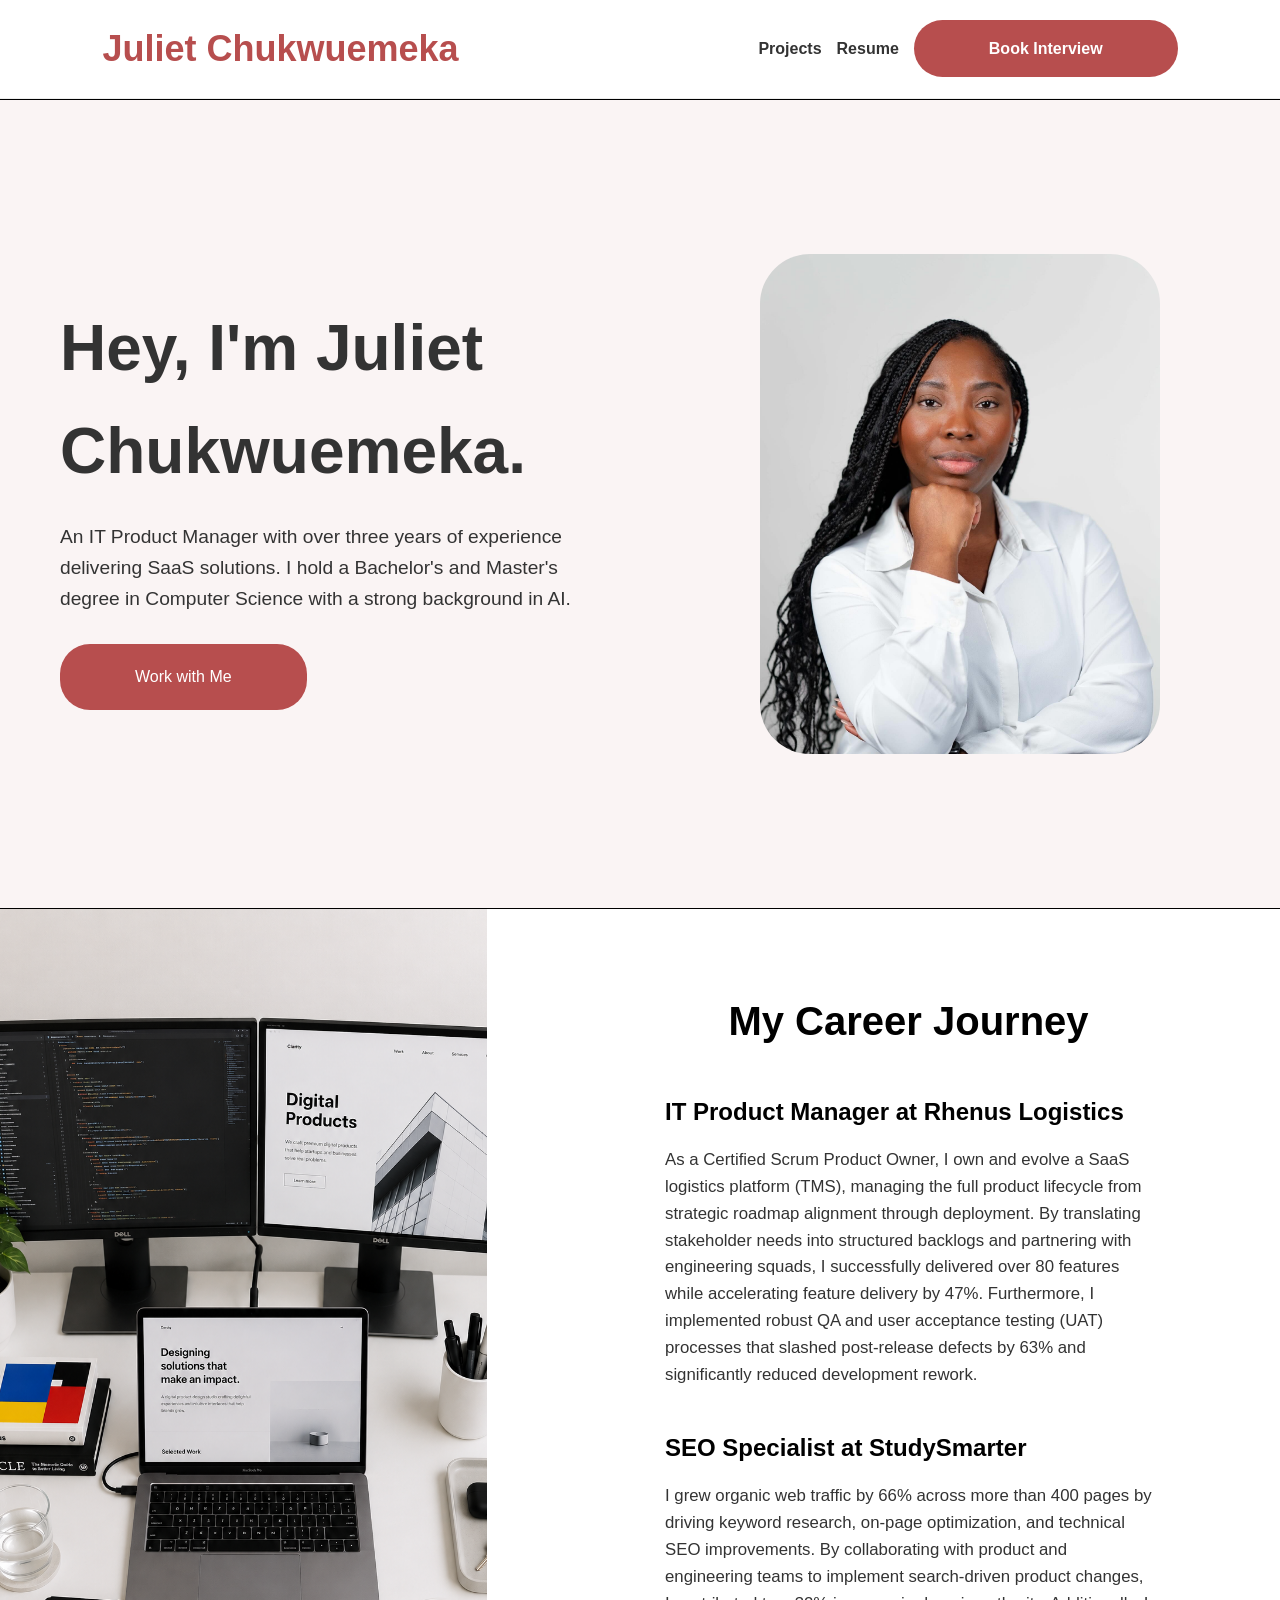
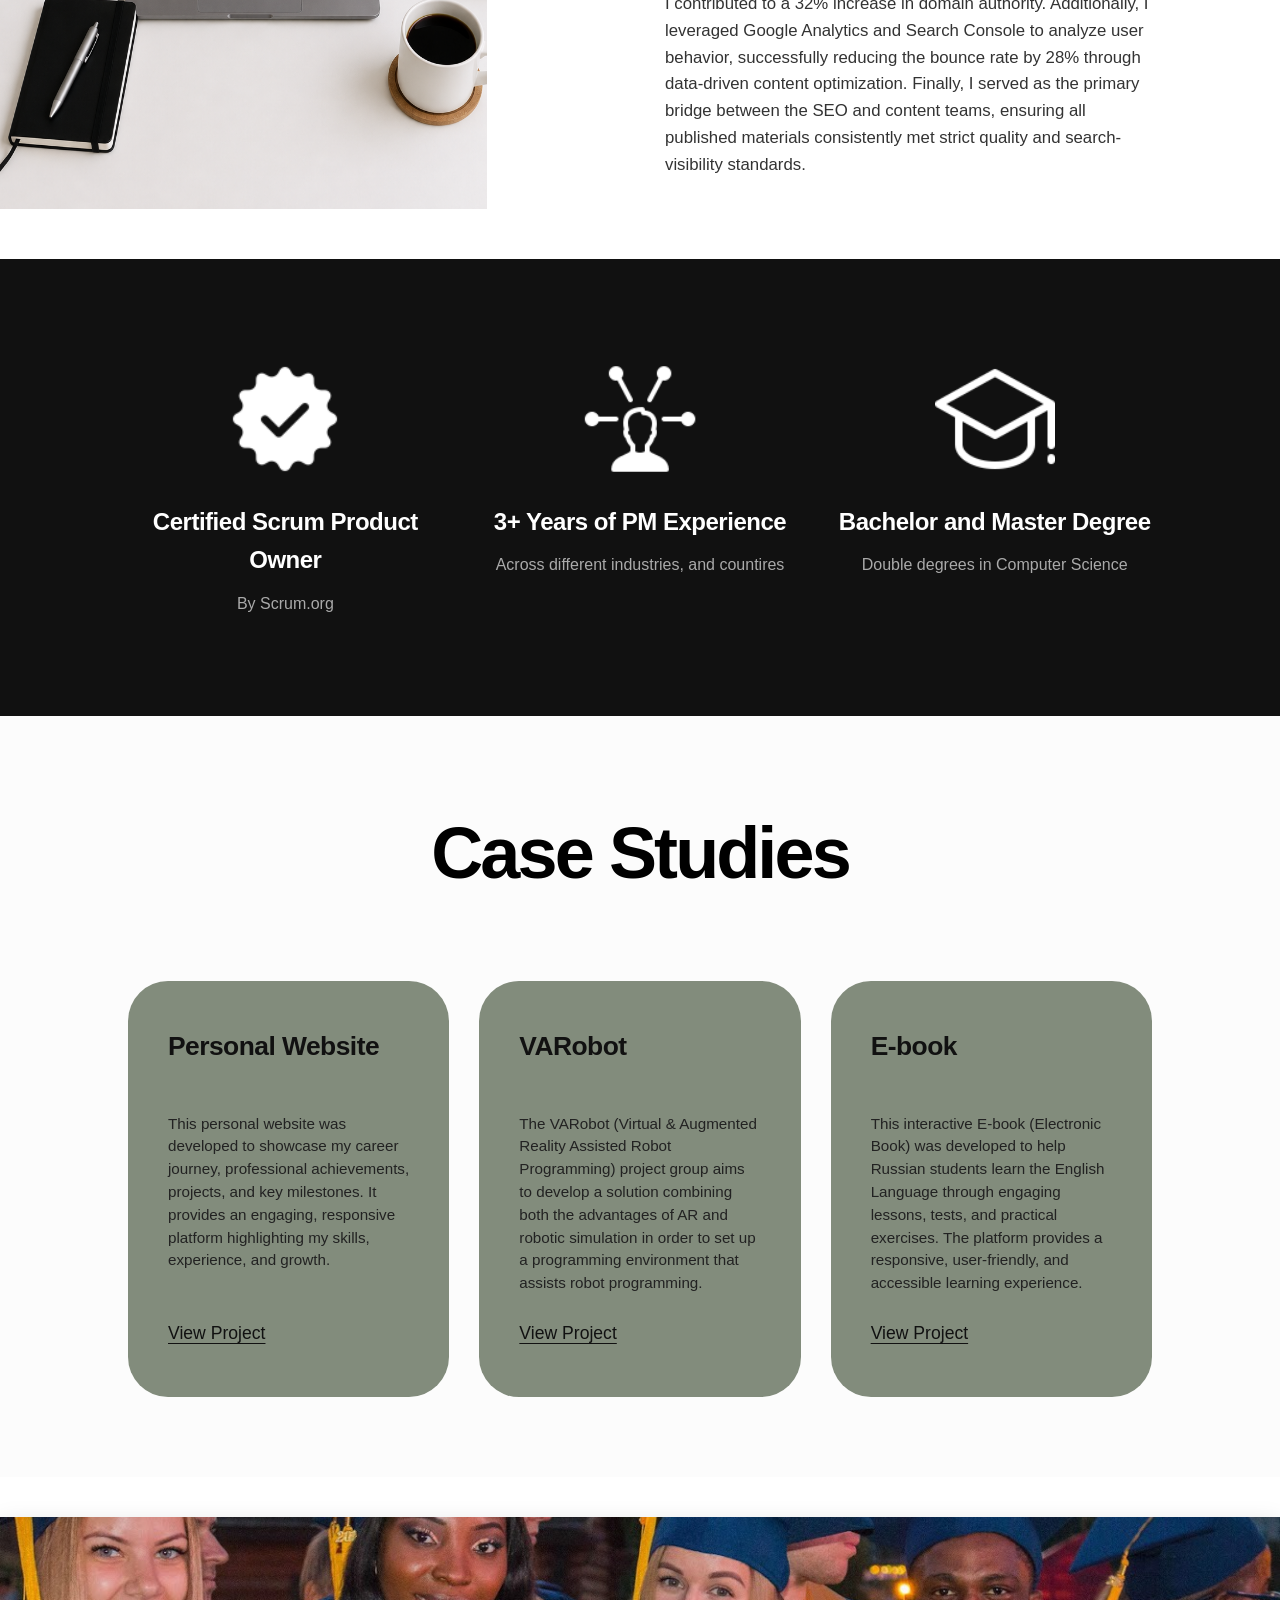
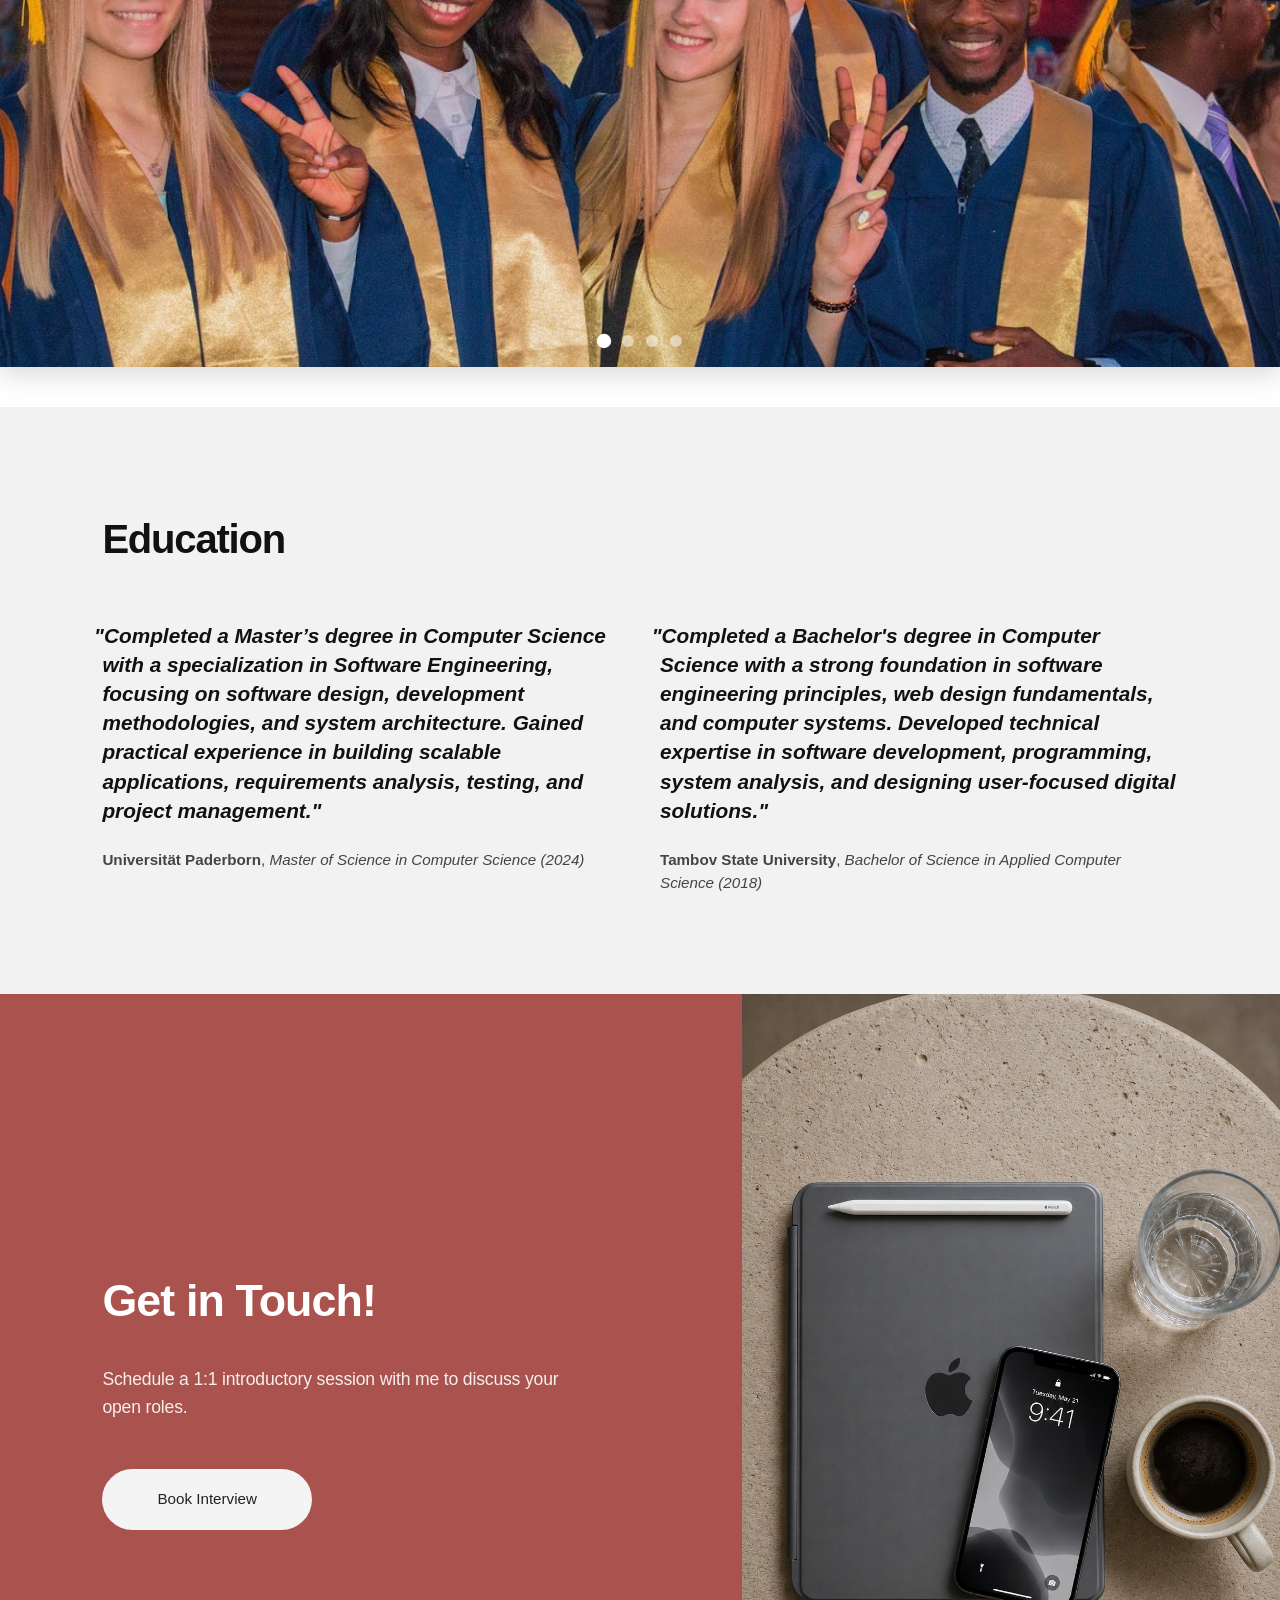
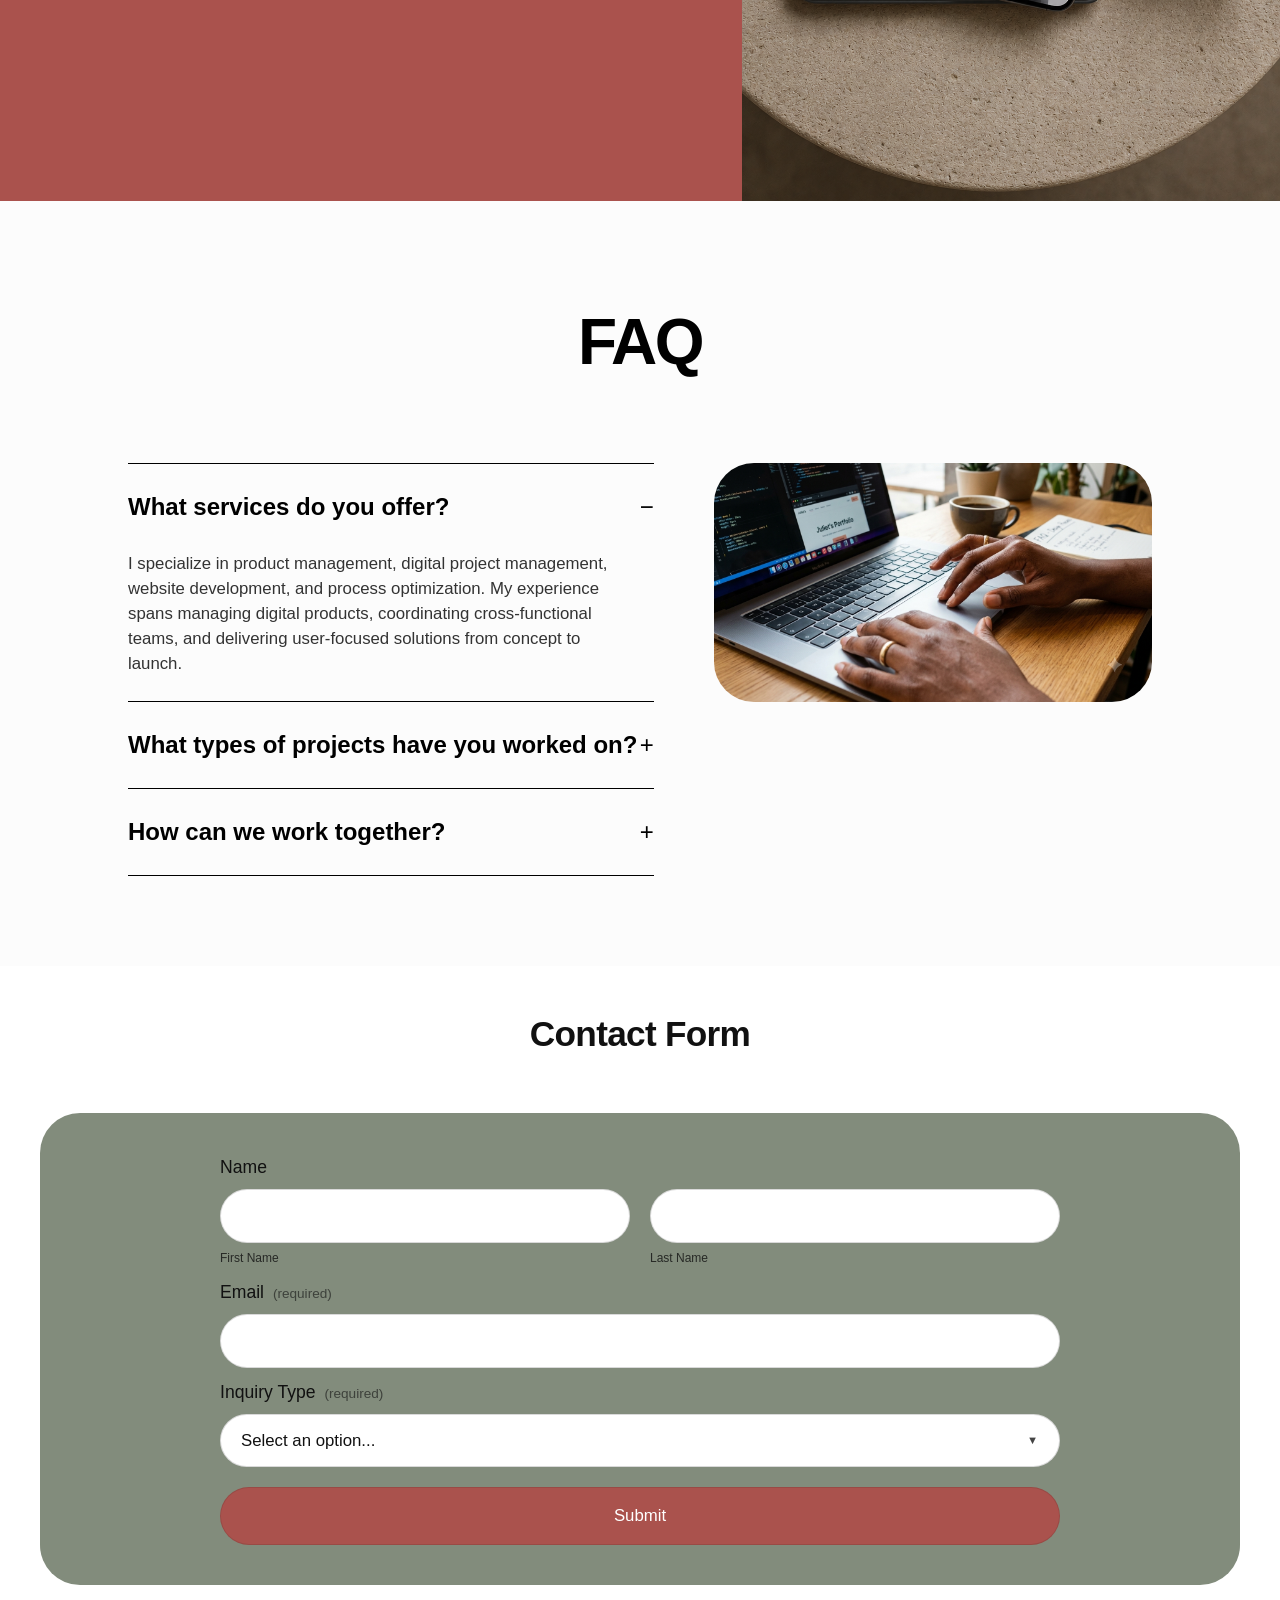
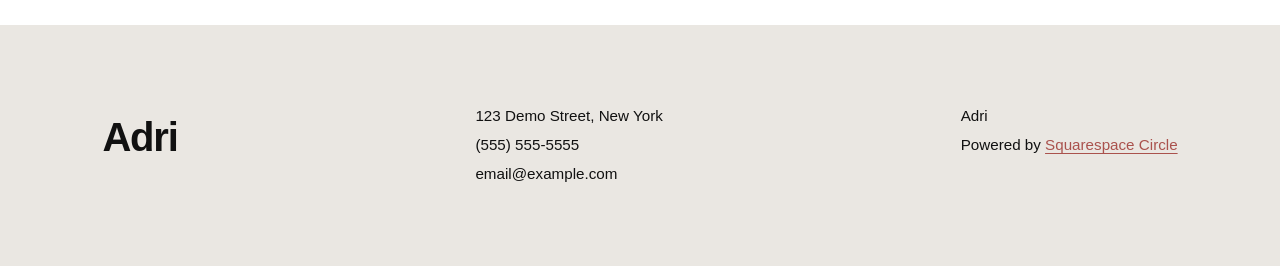
==== commit 5cb64ae7: "Contact form" ====
--- a/index.html
+++ b/index.html
@@ -7,6 +7,7 @@
     <link rel="stylesheet" href="css/main.css">
 </head>
 <body>
+  <script src="js/contact.js"></script>
 
     <!-- Header -->
     <header>
@@ -322,39 +323,82 @@
       </div>
     </section>
 
+        <!-- Contact Form -->
+
+    <section class="subscribe-section">
+      <h2 class="subscribe-main-title">Contact Form</h2>
+      
+      <div class="subscribe-card-panel">
+        <form class="subscribe-form"  id="customContactForm" action="https://api.web3forms.com/submit" method="POST">
+          <input type="hidden" name="access_key" value="4dcc97fb-d48d-4e4f-be25-1b76c4bb031b">
+          <div class="form-group-row">
+            <div class="input-field-wrapper">
+              <label for="first-name">Name</label>
+              <input type="text" id="first-name" name="first-name" placeholder="" required />
+              <span class="sub-label">First Name</span>
+            </div>
+            
+            <div class="input-field-wrapper">
+              <label class="desktop-hidden-label">&nbsp;</label>
+              <input type="text" id="last-name" name="last-name" placeholder="" required />
+              <span class="sub-label">Last Name</span>
+            </div>
+          </div>
+    
+          <div class="form-group-full">
+            <div class="input-field-wrapper">
+              <label for="email-address">Email <span class="required-indicator">(required)</span></label>
+              <input type="email" id="email-address" name="email-address" required />
+            </div>
+          </div>
+    
+          <div class="form-group-full">
+            <div class="input-field-wrapper">
+              <label for="inquiry-type">Inquiry Type <span class="required-indicator">(required)</span></label>
+              <div class="select-dropdown-container">
+                <select id="inquiry-type" name="inquiry-type" required>
+                  <option value="" disabled selected hidden>Select an option...</option>
+                  <option value="general">Full-Time Product Management Roles</option>
+                  <option value="freelance">Full-Time Project Management Roles</option>
+                  <option value="fulltime">Other Roles</option>
+                  <option value="other">General Networking</option>
+                </select>
+              </div>
+            </div>
+          </div>
+    
+          <button type="submit" class="subscribe-submit-btn">Submit</button>
+    
+        </form>
+
+        <div id="formSuccessMessage" style="display: none; text-align: center; color: #ffffff; font-family: sans-serif; padding: 20px;">
+          <h3 style="font-size: 1.8rem; margin-bottom: 10px;">Thank You!</h3>
+          <p>Your inquiry has been sent successfully. I'll get back to you shortly.</p>
+        </div>
+
+      </div>
+    </section>
+
     <!-- Footer -->
-    <footer>
-
-        <h3>Adri</h3>
-
-        <p>123 Demo Street, New York</p>
-        <p>(555) 555-5555</p>
-        <p>email@example.com</p>
-
-        <form>
-            <input
-                type="text"
-                placeholder="First Name"
-                required
-            >
-
-            <input
-                type="text"
-                placeholder="Last Name"
-                required
-            >
-
-            <input
-                type="email"
-                placeholder="Email"
-                required
-            >
-
-            <button type="submit">
-                Submit
-            </button>
-        </form>
-
+    <footer class="portfolio-footer">
+      <div class="footer-container">
+        
+        <div class="footer-column footer-brand">
+          <h2>Adri</h2>
+        </div>
+    
+        <div class="footer-column footer-contact">
+          <p>123 Demo Street, New York</p>
+          <p>(555) 555-5555</p>
+          <p><a href="mailto:email@example.com">email@example.com</a></p>
+        </div>
+    
+        <div class="footer-column footer-credits">
+          <p>Adri</p>
+          <p>Powered by <a href="#" class="attribution-link">Squarespace Circle</a></p>
+        </div>
+    
+      </div>
     </footer>
 
 </body>
--- a/css/main.css
+++ b/css/main.css
@@ -349,30 +349,6 @@
   border:1px solid #ddd;
   padding:15px;
   border-radius:6px;
-}
-
-footer{
-  background:#111;
-  color:white;
-  padding:60px 8%;
-}
-
-footer form{
-  display:grid;
-  gap:12px;
-  margin-top:20px;
-  max-width:500px;
-}
-
-footer input{
-  padding:12px;
-  border:none;
-}
-
-footer button{
-  padding:12px;
-  border:none;
-  cursor:pointer;
 }
 
 @media (max-width: 992px) {
@@ -997,3 +973,231 @@
     max-width: 100%;            /* Allows graphic fluid scale down on tablets */
   }
 }
+/* Base Canvas Setup */
+.subscribe-section {
+  background-color: #ffffff;
+  padding: 40px;
+  width: 100%;
+  box-sizing: border-box;
+}
+
+/* Header Text Styles */
+.subscribe-main-title {
+  font-family: -apple-system, BlinkMacSystemFont, "Segoe UI", Roboto, Helvetica, Arial, sans-serif;
+  font-size: 2.2rem;
+  font-weight: 700;
+  color: #111111;
+  text-align: center;
+  margin-top: 0;
+  margin-bottom: 50px;
+  letter-spacing: -0.02em;
+}
+
+/* Main Sage Green Structural Panel Card */
+.subscribe-card-panel {
+  background-color: #828c7c;    /* True sage-green color match from your portfolio files */
+  border-radius: 40px;          /* Clean exaggerated corners */
+  max-width: 1250px;             /* Enforces broad landscape card layout signature */
+  margin: 0 auto;               /* Centers card panel completely horizontally */
+  padding: 40px 15%;            /* Keeps form element tracks neatly indented */
+  box-sizing: border-box;
+}
+
+.subscribe-form {
+  display: flex;
+  flex-direction: column;
+  gap: 10px;                    /* Perfect gap spacing distribution between input tracks */
+}
+
+/* Row-based Grid handling two input elements horizontally */
+.form-group-row {
+  display: grid;
+  grid-template-columns: 1fr 1fr; /* Split layout halves */
+  gap: 20px;
+  width: 100%;
+}
+
+.form-group-full {
+  width: 100%;
+}
+
+/* Individual Content Blocks */
+.input-field-wrapper {
+  display: flex;
+  flex-direction: column;
+  width: 100%;
+}
+
+/* Label Management */
+.input-field-wrapper label {
+  font-family: -apple-system, BlinkMacSystemFont, "Segoe UI", Roboto, Helvetica, Arial, sans-serif;
+  font-size: 1.1rem;
+  font-weight: 500;
+  color: #111111;
+  margin-bottom: 8px;
+}
+
+/* Required opacity sub-tags */
+.required-indicator {
+  font-size: 0.85rem;
+  opacity: 0.6;
+  font-weight: 400;
+  padding-left: 4px;
+}
+
+.sub-label {
+  font-family: -apple-system, BlinkMacSystemFont, "Segoe UI", Roboto, Helvetica, Arial, sans-serif;
+  font-size: 0.75rem;
+  color: #111111;
+  opacity: 0.8;
+  margin-top: 6px;              /* Breathing room below the white bar text borders */
+}
+
+/* Form Native Controls Styles (Inputs & Dropdowns) */
+.input-field-wrapper input,
+.input-field-wrapper select {
+  font-family: -apple-system, BlinkMacSystemFont, "Segoe UI", Roboto, Helvetica, Arial, sans-serif;
+  font-size: 1.05rem;
+  background-color: #ffffff;    /* Solid white card texture matching screenshot */
+  color: #111111;
+  border: 1px solid rgba(0, 0, 0, 0.15);
+  padding: 16px 20px;
+  border-radius: 100px;         /* Creates long capsule pills fields track */
+  outline: none;
+  width: 100%;
+  box-sizing: border-box;
+  appearance: none;             /* Cleans out default platform select browser overrides */
+}
+
+.input-field-wrapper input:focus,
+.input-field-wrapper select:focus {
+  border-color: #111111;        /* Dark focus border for clean keyboard tracking accessibility */
+}
+
+/* Custom dropdown chevron element insertion logic */
+.select-dropdown-container {
+  position: relative;
+  width: 100%;
+}
+
+.select-dropdown-container::after {
+  content: '▼';
+  font-size: 0.7rem;
+  color: #444444;
+  position: absolute;
+  right: 22px;
+  top: 50%;
+  transform: translateY(-50%);
+  pointer-events: none;         /* Lets clicks go directly through down to the options list */
+}
+
+/* The Terracotta Action Button */
+.subscribe-submit-btn {
+  font-family: -apple-system, BlinkMacSystemFont, "Segoe UI", Roboto, Helvetica, Arial, sans-serif;
+  background-color: #aa524d;    /* Terracotta accent tone matching signature button theme portfolio */
+  color: #ffffff;               /* Clean white title text contrast */
+  font-size: 1.05rem;
+  font-weight: 500;
+  border: 1px solid rgba(0, 0, 0, 0.1);
+  padding: 18px 0;
+  border-radius: 100px;         /* Matches input capsule radius signature */
+  cursor: pointer;
+  width: 100%;                  /* Matches row width dimensions entirely */
+  margin-top: 10px;             /* Shifts button down cleanly */
+  transition: background-color 0.2s ease;
+}
+
+.subscribe-submit-btn:hover {
+  background-color: #94443f;    /* Elegant slightly deeper shade shift on hover */
+}
+
+/* 📱 Responsive Mobile Restyling Grid */
+@media (max-width: 768px) {
+  .subscribe-card-panel {
+    padding: 45px 6%;           /* Tighter form containment padding inside smaller viewports */
+    border-radius: 24px;        /* Standardized corner radius scaling for mobile screens */
+  }
+  
+  .form-group-row {
+    grid-template-columns: 1fr; /* Collapses side-by-side elements down to stacked mobile rows */
+    gap: 24px;
+  }
+  
+  .desktop-hidden-label {
+    display: none;              /* Removes spacer padding element on single-column stacks */
+  }
+  
+  .subscribe-main-title {
+    font-size: 1.75rem;
+  }
+}
+
+/* Core Footer Wrapper */
+.portfolio-footer {
+  background-color: #eae7e2;    /* Matches the warm, muted beige tint from the image */
+  padding: 80px 8%;             /* Deep, clean top/bottom padding constraints */
+  width: 100%;
+  box-sizing: border-box;
+}
+
+/* Flexbox Matrix Container */
+.footer-container {
+  display: flex;
+  justify-content: space-between; /* Spreads the 3 elements evenly across the screen */
+  align-items: flex-start;       /* Keeps all columns aligned along their top text lines */
+  max-width: 1300px;
+  margin: 0 auto;                /* Centers the row frame on ultra-wide screens */
+}
+
+/* Universal Base Column Typography */
+.footer-column p {
+  font-family: -apple-system, BlinkMacSystemFont, "Segoe UI", Roboto, Helvetica, Arial, sans-serif;
+  font-size: 0.95rem;
+  line-height: 1.5;
+  color: #111111;                /* Crisp near-black text color */
+  margin: 0 0 6px 0;             /* Clean vertical spacing between text rows */
+}
+
+.footer-column p:last-child {
+  margin-bottom: 0;              /* Removes bottom trailing gaps */
+}
+
+/* Link Resets for Contact & Navigation */
+.footer-column a {
+  color: #111111;
+  text-decoration: none;         /* Removes default browser underlines */
+}
+
+/* Left Brand Column */
+.footer-brand h2 {
+  font-family: -apple-system, BlinkMacSystemFont, "Segoe UI", Roboto, Helvetica, Arial, sans-serif;
+  font-size: 2.5rem;             /* Large, impactful title scale */
+  font-weight: 700;
+  color: #111111;
+  margin: 0;
+  letter-spacing: -0.03em;       /* Signature tight tracking used across your portfolio */
+}
+
+/* Right Credits & Attribution Link Accent Color */
+.footer-credits .attribution-link {
+  color: #aa524d;                /* The signature terracotta red accent line from your template */
+  text-decoration: underline;    /* Underlined per the image layout specification */
+  text-underline-offset: 3px;
+}
+
+.footer-credits .attribution-link:hover {
+  color: #94443f;                /* Slightly deeper red tint on hover */
+}
+
+/* 📱 Responsive Mobile Stack Refactor */
+@media (max-width: 768px) {
+  .portfolio-footer {
+    padding: 60px 8%;            /* Tightens container padding on smaller screens */
+  }
+
+  .footer-container {
+    flex-direction: column;      /* Transmutes horizontal row into a neat vertical column stack */
+    gap: 40px;                   /* Clean visual separation breaks between elements */
+    align-items: flex-start;     /* Keeps text left-aligned cleanly on mobile viewports */
+  }
+}
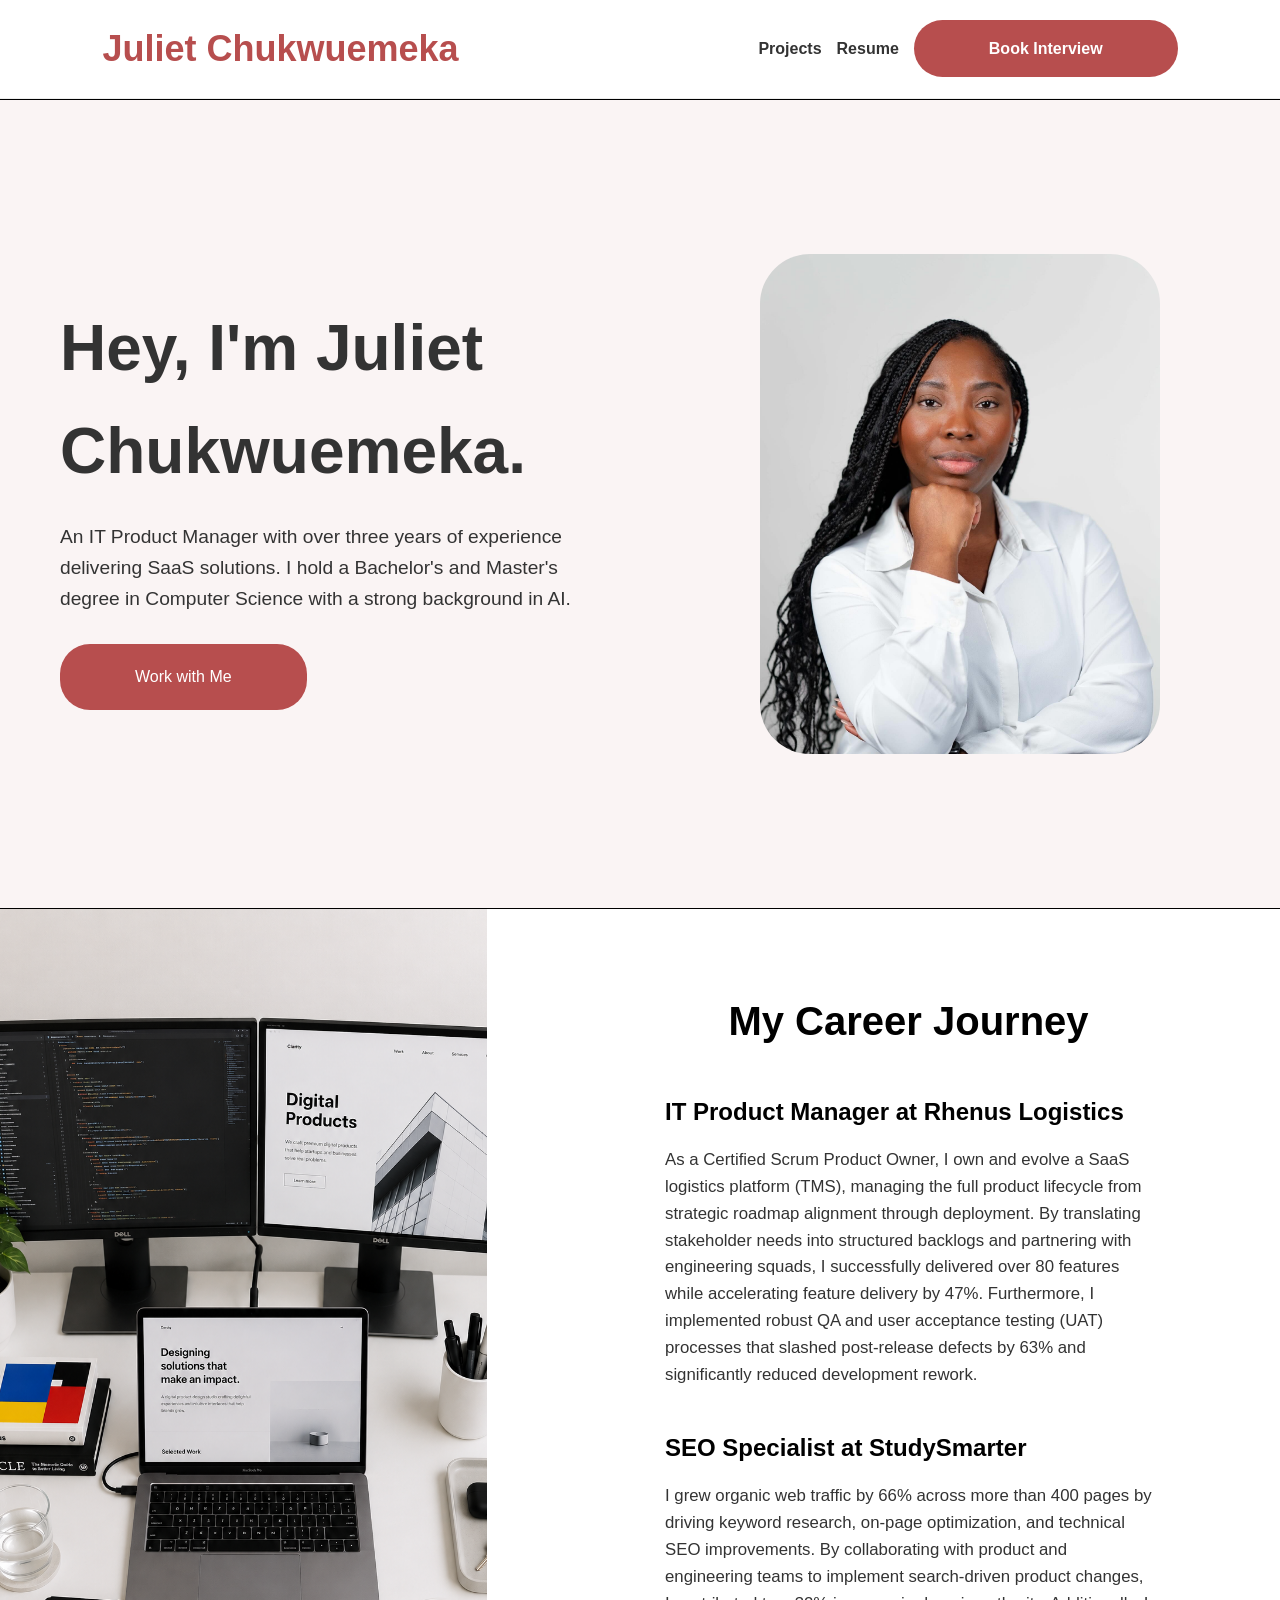
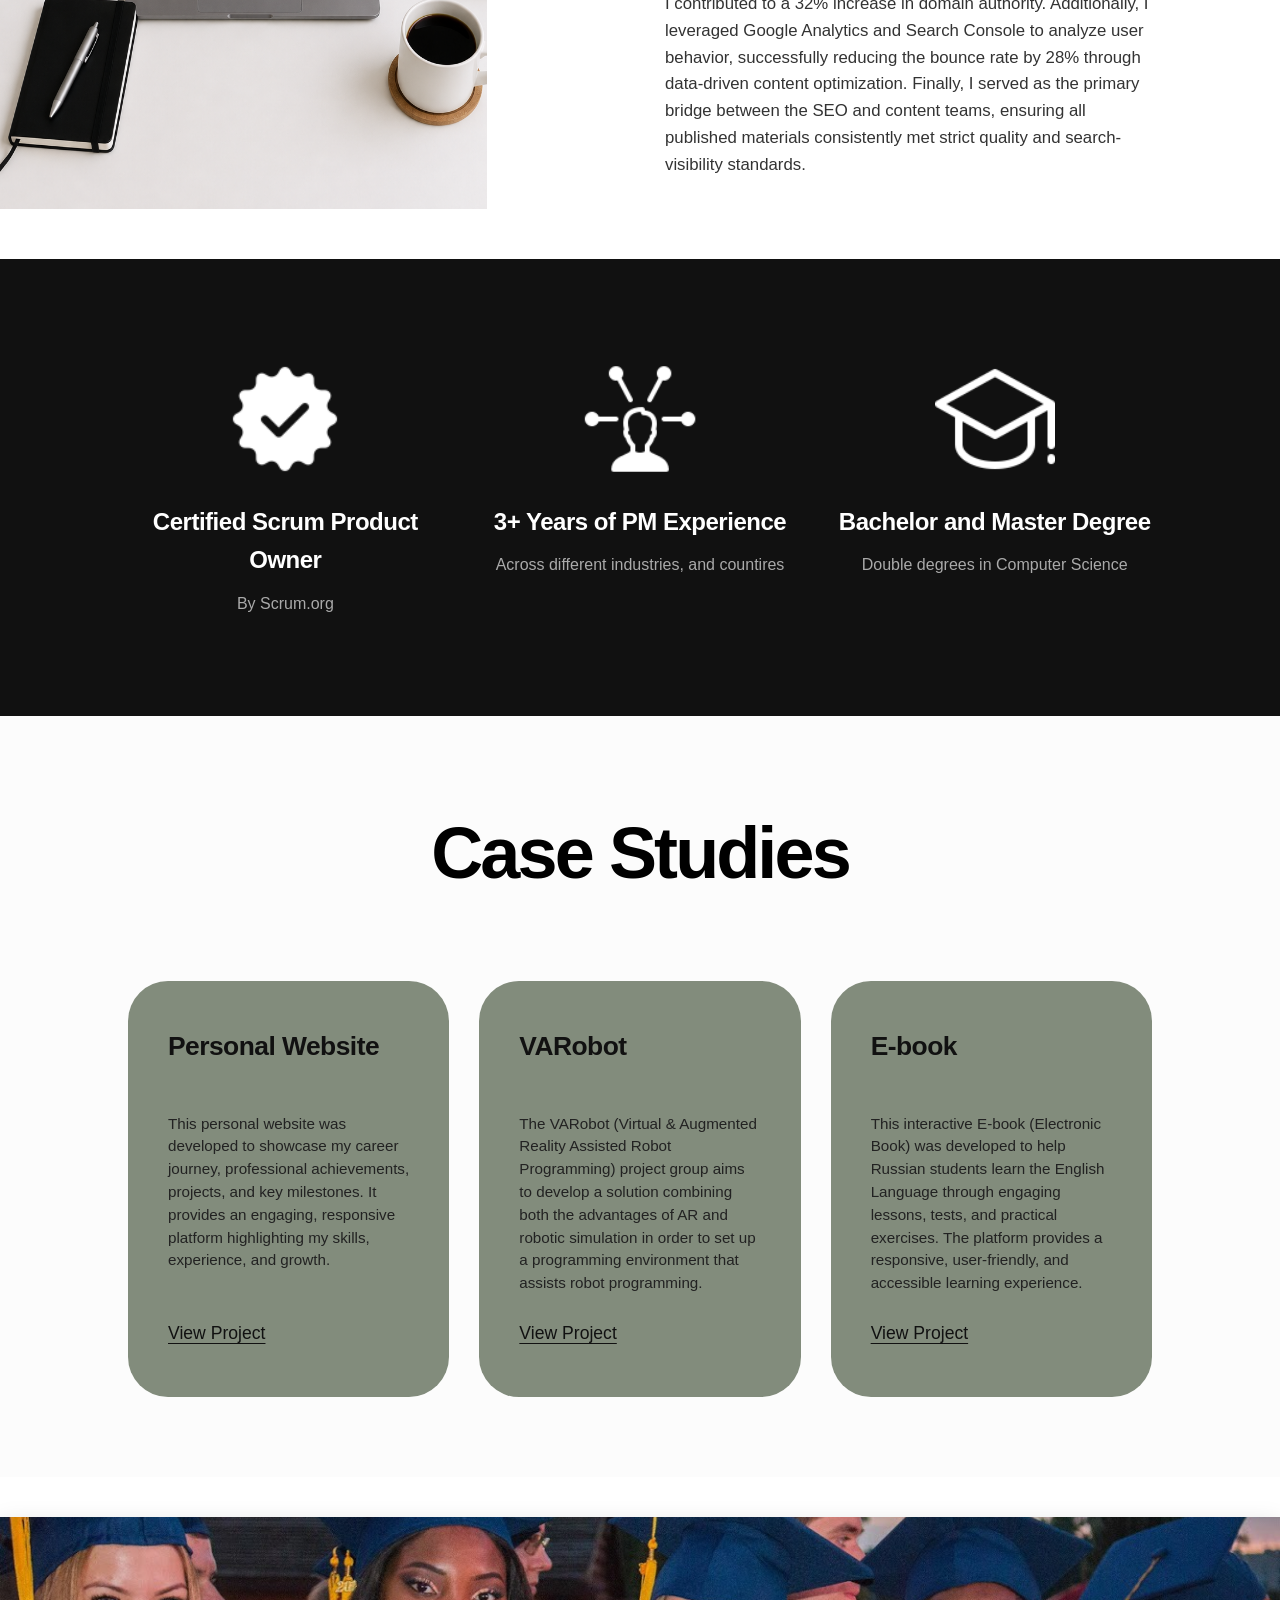
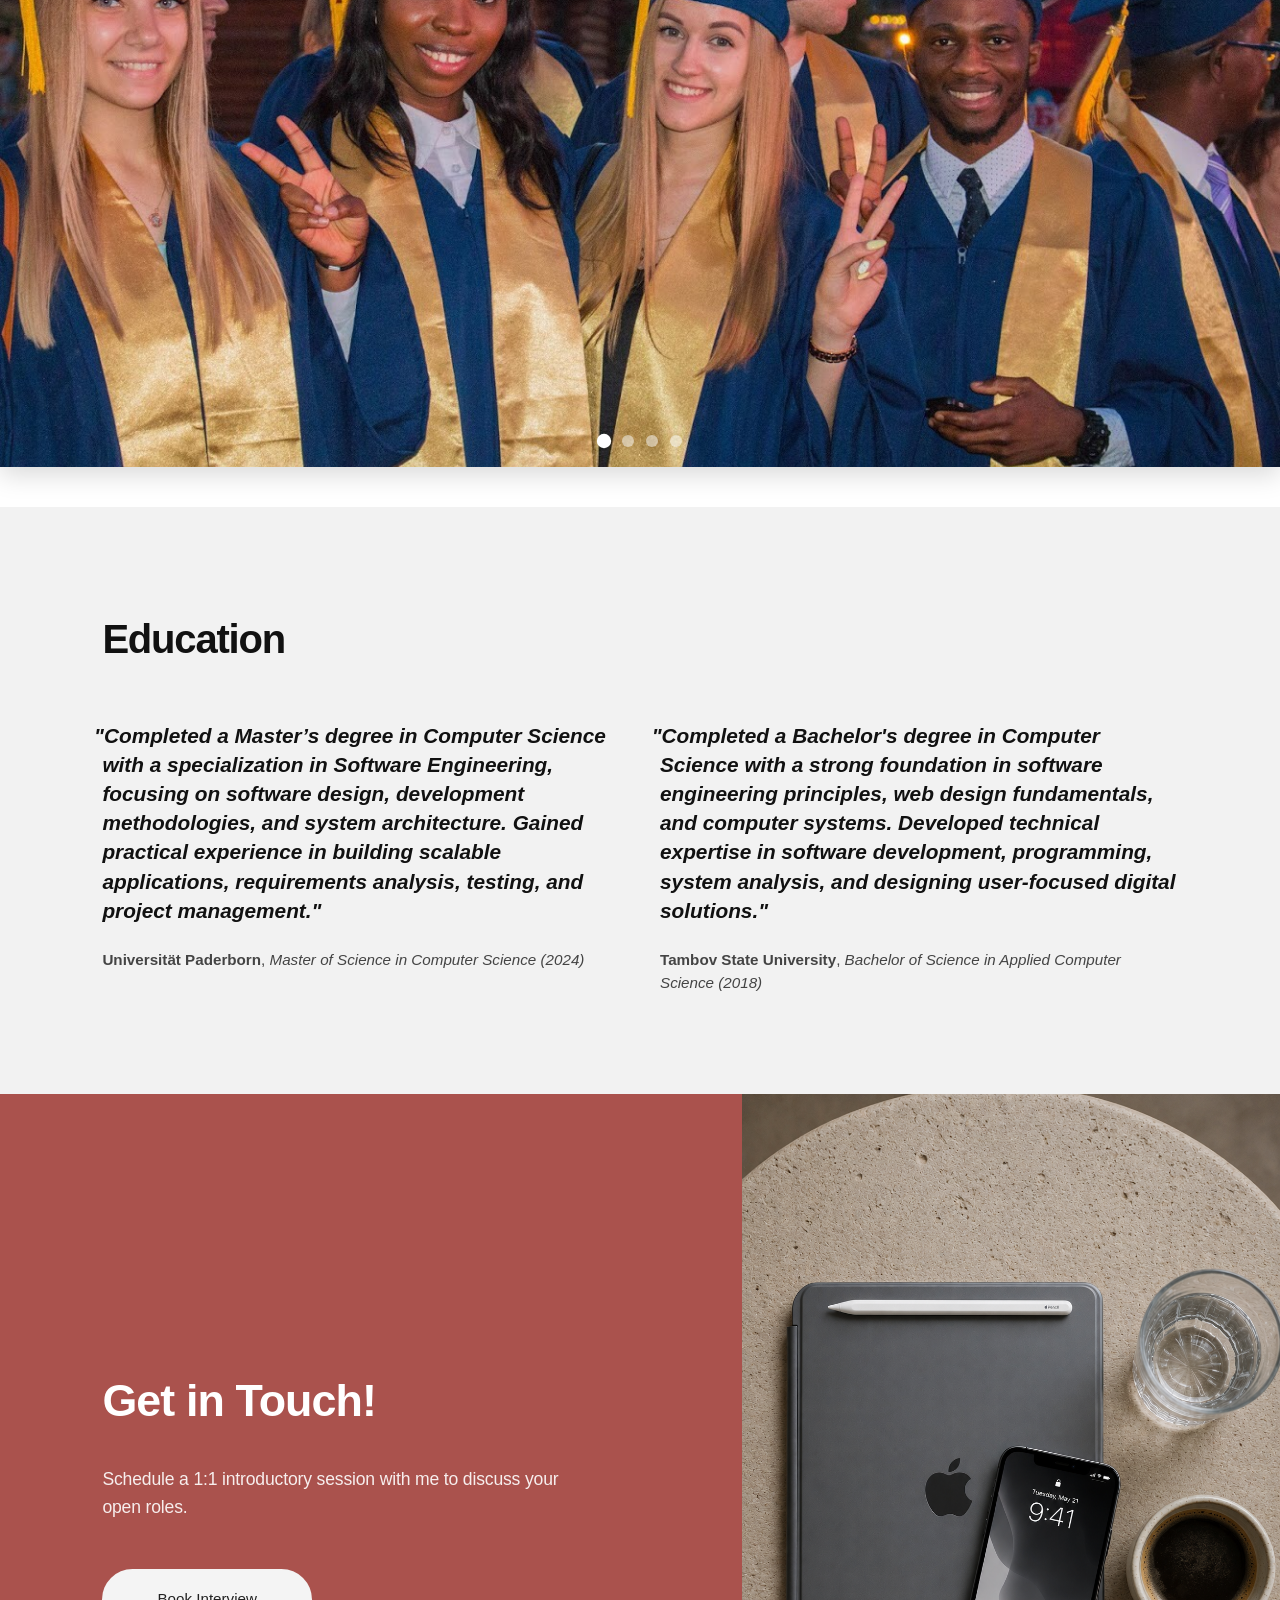
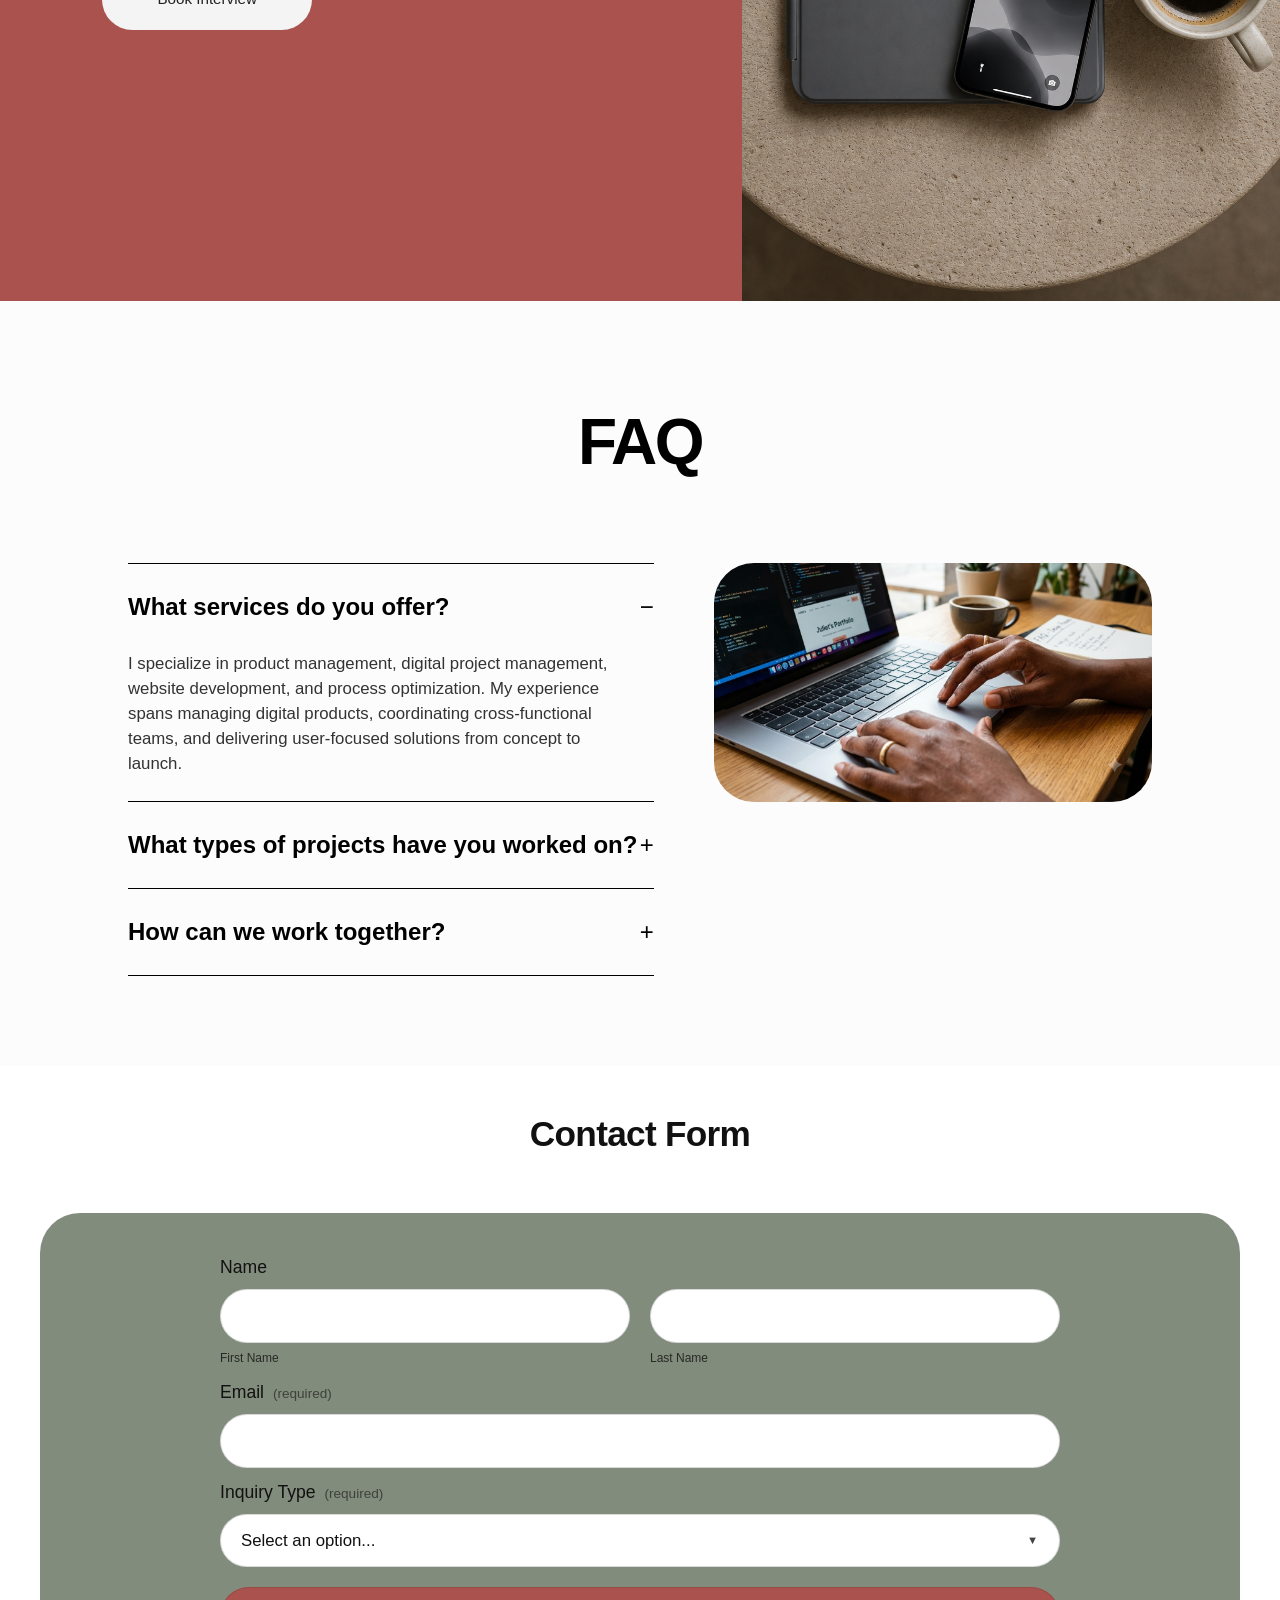
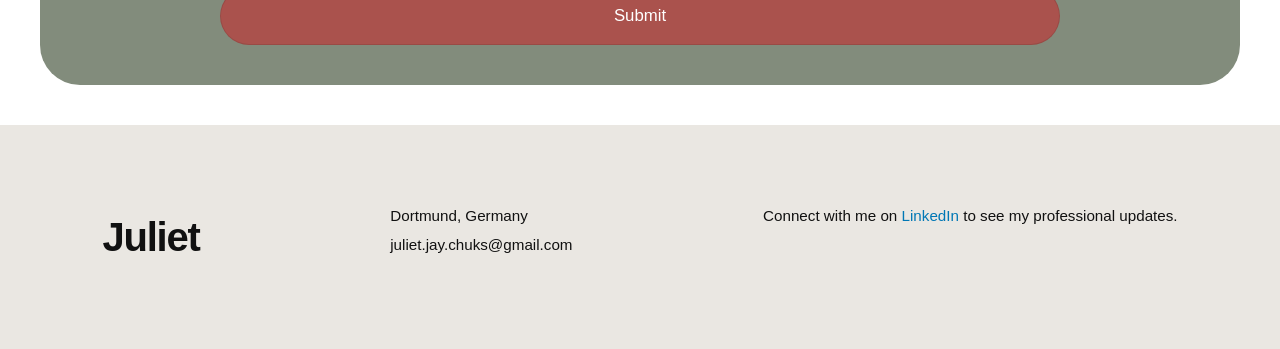
==== commit ac13a46f: "update" ====
--- a/index.html
+++ b/index.html
@@ -11,7 +11,7 @@
 
     <!-- Header -->
     <header>
-        <nav>
+          <nav class="portfolio-navbar">
             <div class="logo">
             <h2>
               <a href="index.html" style="color: #b74e4e; text-decoration: none;">Juliet Chukwuemeka</a>
@@ -141,7 +141,7 @@
             <h3>VARobot</h3>
             <p>The VARobot (Virtual & Augmented Reality Assisted Robot Programming) project group aims to develop a solution combining 
               both the advantages of AR and robotic simulation in order to set up a programming environment that assists robot programming.</p>
-            <a href="https://varobot-pg.github.io/" class="project-link">View Project</a>
+            <a href="https://varobot-pg.github.io/" class="project-link" target="_blank" rel="noopener noreferrer">View Project</a>
           </div>
         </article>
     
@@ -152,7 +152,7 @@
             <p>This interactive E-book (Electronic Book) was developed to help Russian students learn the English Language through engaging lessons, 
               tests, and practical exercises. The platform provides a responsive, user-friendly, and accessible learning experience.
             </p>
-            <a href="https://julietchuks.github.io/EbookForRusEng/" class="project-link">View Project</a>
+            <a href="https://julietchuks.github.io/EbookForRusEng/" class="project-link" target="_blank" rel="noopener noreferrer">View Project</a>
           </div>
         </article>
     
@@ -384,18 +384,16 @@
       <div class="footer-container">
         
         <div class="footer-column footer-brand">
-          <h2>Adri</h2>
+          <h2>Juliet</h2>
         </div>
     
         <div class="footer-column footer-contact">
-          <p>123 Demo Street, New York</p>
-          <p>(555) 555-5555</p>
-          <p><a href="mailto:email@example.com">email@example.com</a></p>
+          <p>Dortmund, Germany</p>
+          <p><a href="mailto:juliet.jay.chuks@gmail.com">juliet.jay.chuks@gmail.com</a></p>
         </div>
     
         <div class="footer-column footer-credits">
-          <p>Adri</p>
-          <p>Powered by <a href="#" class="attribution-link">Squarespace Circle</a></p>
+          <p>Connect with me on <a href="https://www.linkedin.com/in/juliet-chukwuemeka/" target="_blank" style="color: #0077b5; class="linkedin-link">LinkedIn</a> to see my professional updates.</p>
         </div>
     
       </div>
--- a/css/main.css
+++ b/css/main.css
@@ -631,7 +631,7 @@
 /* The Frame: acts like a window masking everything outside it */
 .carousel-viewport {
   width: 100%;
-  height: 450px;              /* Controls how tall your slider is */
+  height: 550px;              /* Controls how tall your slider is */
   overflow: hidden;
   box-shadow: 0 8px 24px rgba(0, 0, 0, 0.15);
 }
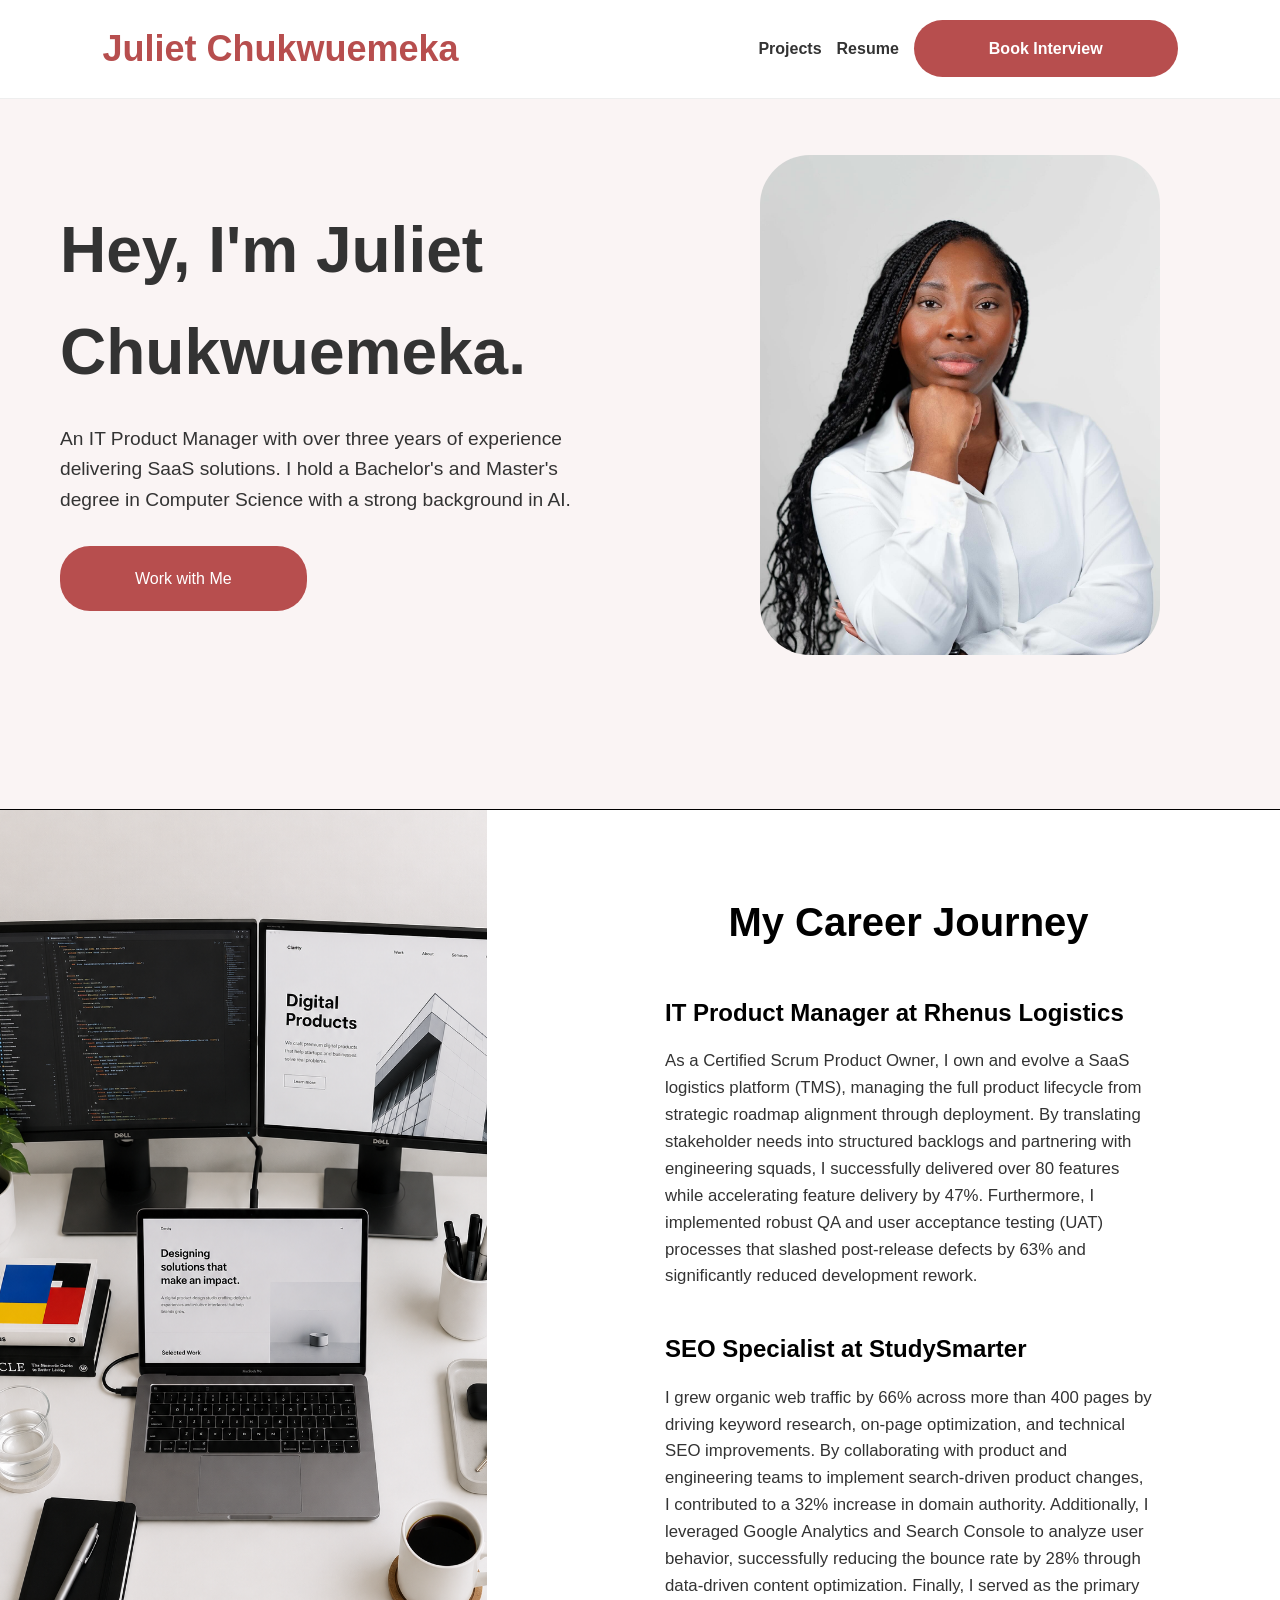
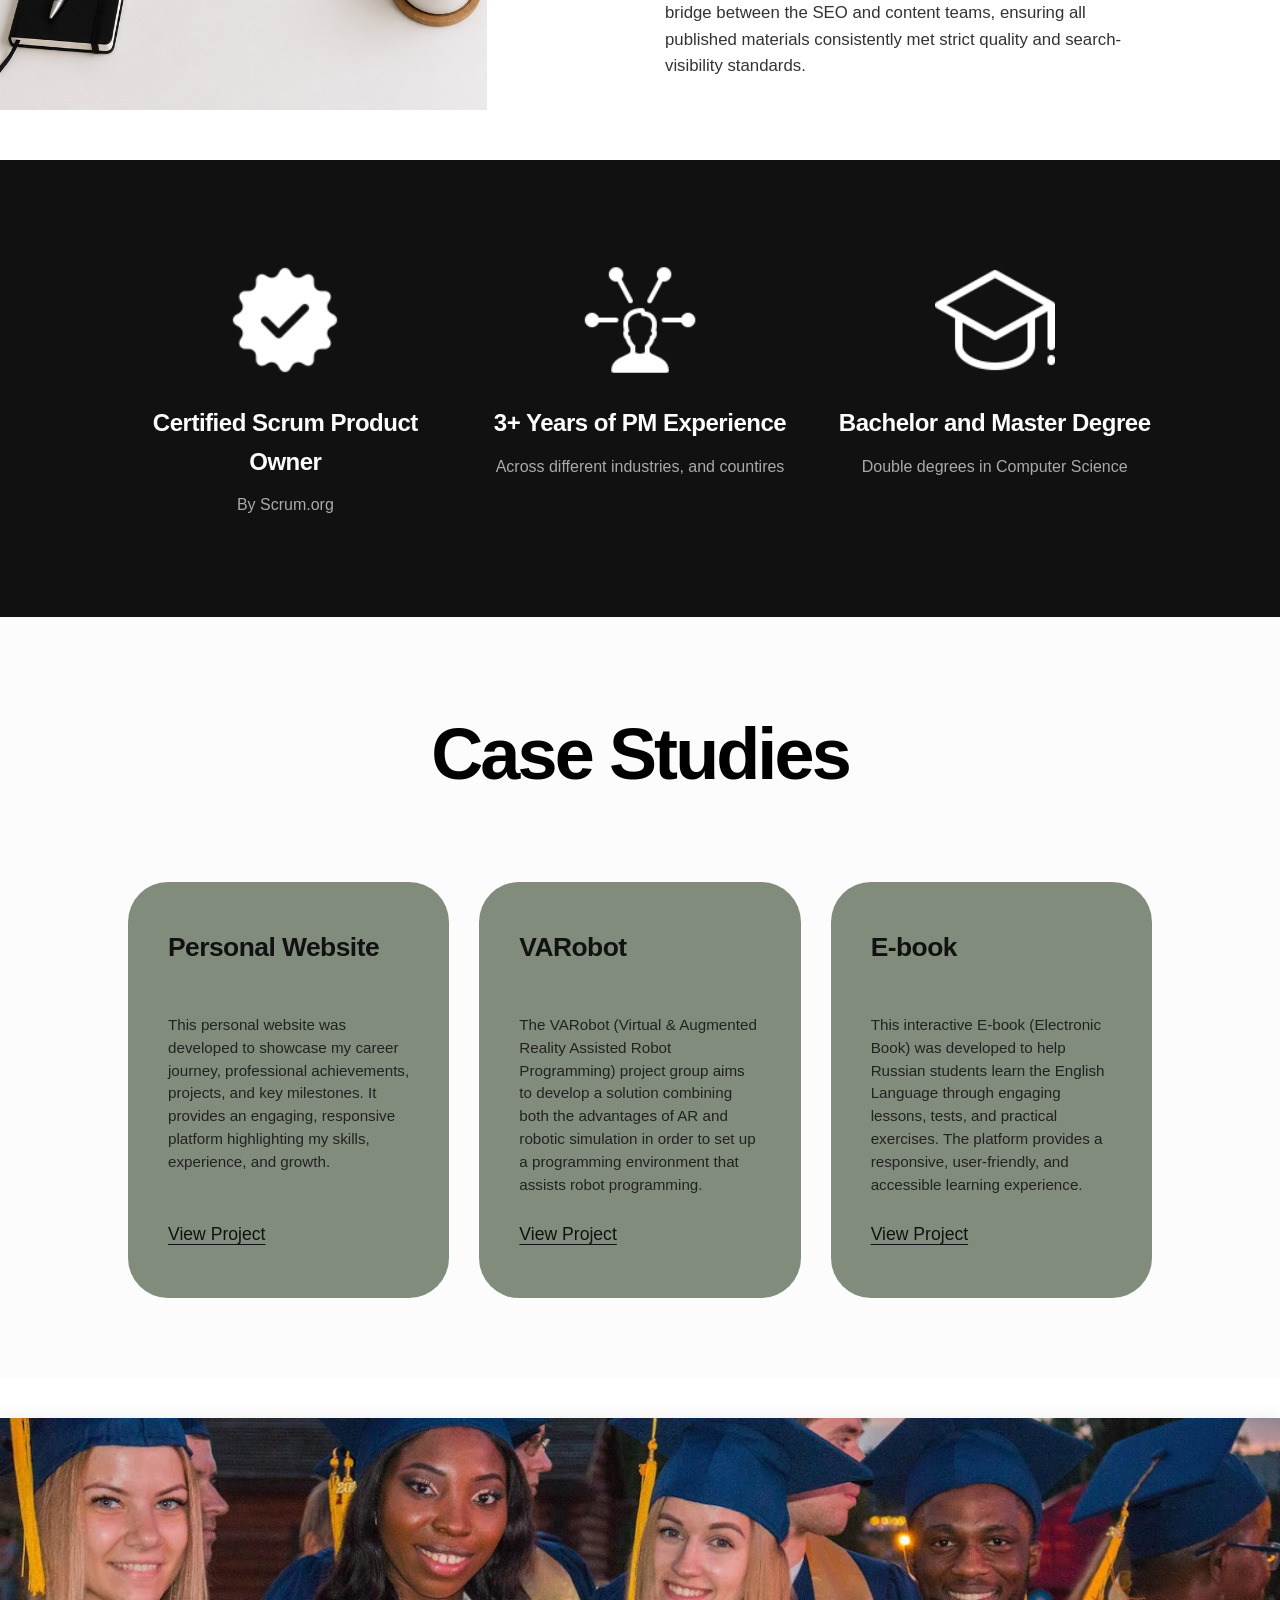
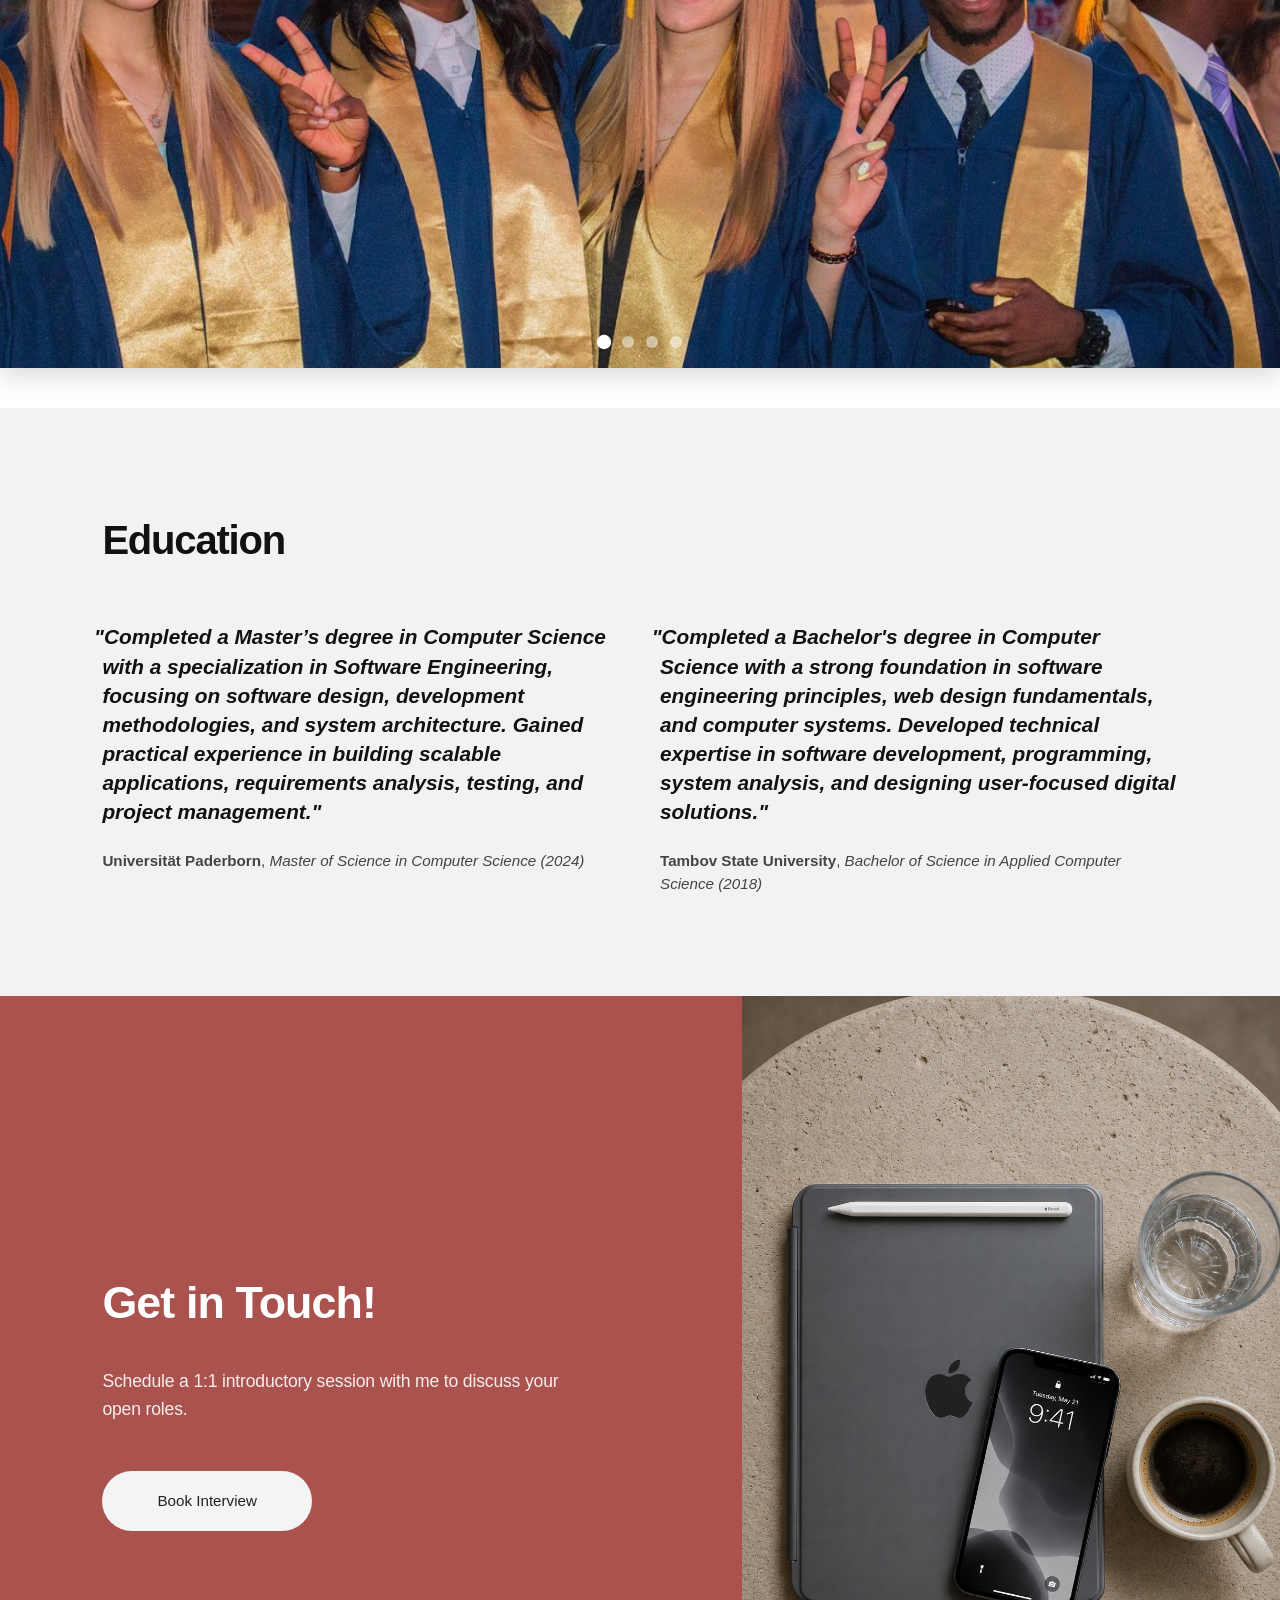
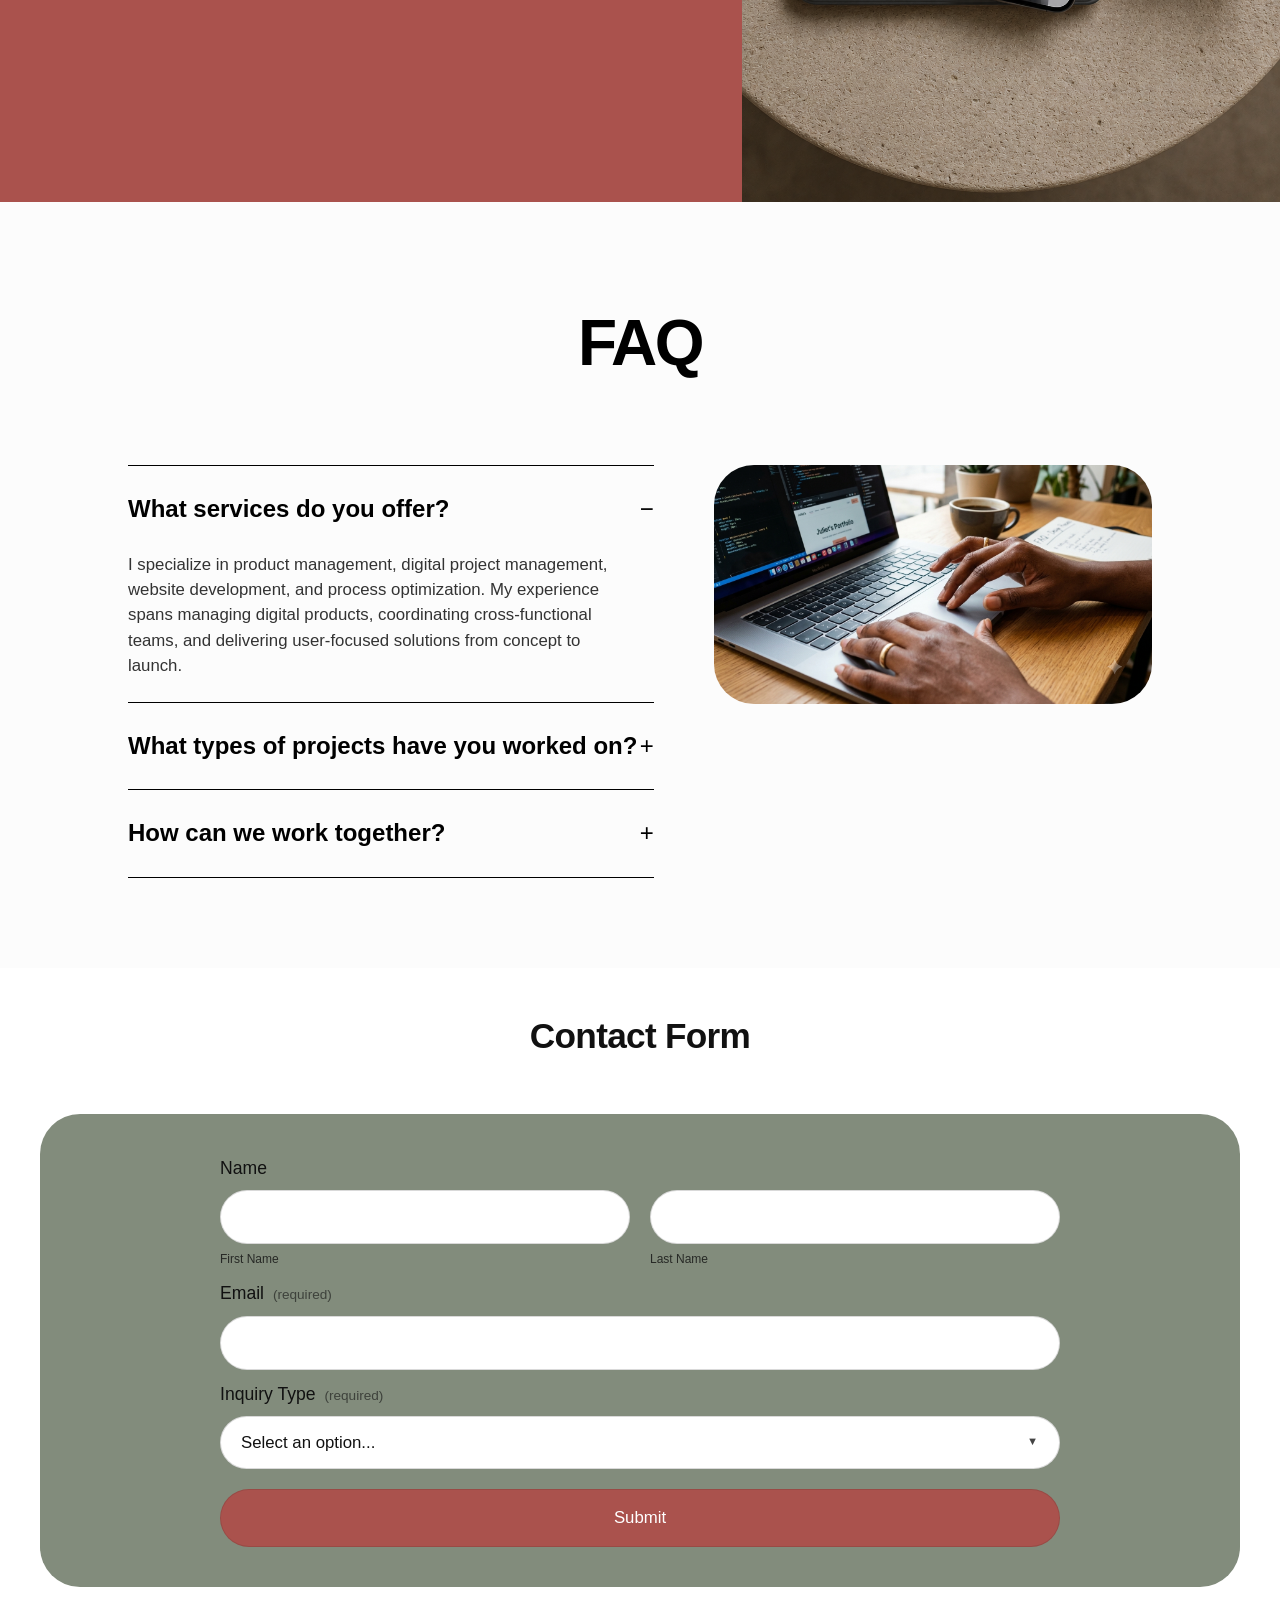
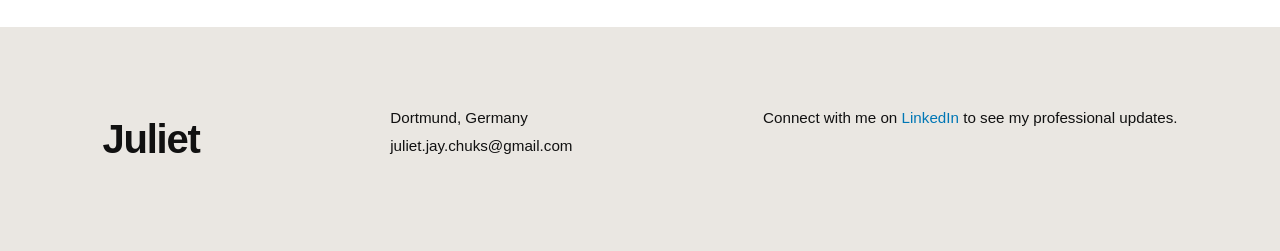
==== commit 9f1e857a: "nav bar disappear" ====
--- a/index.html
+++ b/index.html
@@ -4,6 +4,10 @@
     <meta charset="UTF-8">
     <meta name="viewport" content="width=device-width, initial-scale=1.0">
     <title>Juliet's Portfolio</title>
+
+    <!-- This line changes your tab icon -->
+    <link rel="icon" type="image/x-icon" href="favicon.ico">
+    
     <link rel="stylesheet" href="css/main.css">
 </head>
 <body>
@@ -19,8 +23,9 @@
         </div>
             <ul>
                 <li><a href="projects.html">Projects</a></li>
-                <li><a href="https://github.com/JulietAmen/Project_Website/blob/main/Juliet%20Chukwuemeka_CV.pdf" target="_blank" rel="noopener noreferrer">Resume</a></li>               
-                 <li><a href="#contact" class="btn">Book Interview</a></li>
+                <li><a href="Juliet Chukwuemeka_CV.pdf" target="_blank" rel="noopener noreferrer" class="resume-button">
+                  Resume</a></li>               
+                 <li><a href="interview.html" class="btn">Book Interview</a></li>
             </ul>
         </nav>
     </header>
@@ -258,7 +263,7 @@
         <div class="touch-content-inner">
           <h2>Get in Touch!</h2>
           <p>Schedule a 1:1 introductory session with me to discuss your open roles.</p>
-          <a href="#" class="book-consultation-btn">Book Interview</a>
+          <a href="interview.html" class="book-consultation-btn">Book Interview</a>
         </div>
       </div>
     
@@ -398,6 +403,23 @@
     
       </div>
     </footer>
+    
+    <script>
+      const header = document.querySelector('header');
+      let lastScrollY = window.scrollY;
+    
+      window.addEventListener('scroll', () => {
+        // If scrolling down, hide the navbar. If scrolling up, show it.
+        if (window.scrollY > lastScrollY) {
+          header.classList.add('nav-hidden');
+        } else {
+          header.classList.remove('nav-hidden');
+        }
+        
+        // Update the last scroll position
+        lastScrollY = window.scrollY;
+      });
+    </script>
 
 </body>
 </html>
--- a/css/main.css
+++ b/css/main.css
@@ -13,10 +13,18 @@
 header{
   background:#fff;
   padding:20px 8%;
-  position:sticky;
+  position:fixed;
   top:0;
+  left: 0;
+  width: 100%;
   z-index:1000;
   border-bottom:1px solid #eee;
+  transition: transform 0.3s ease-in-out; /* Creates the smooth slide effect */
+}
+
+/* This class will be toggled by JavaScript */
+.nav-hidden {
+  transform: translateY(-100%);
 }
 
 nav{
@@ -40,6 +48,61 @@
 .logo{
   font-size:1.5rem;
   font-weight:bold;
+}
+
+/* Mobile Responsive Styles */
+@media screen and (max-width: 768px) {
+
+  /* Prevent content from being cut off by the fixed header */
+  body {
+    padding-top: 140px; /* Adjust based on your mobile header height */
+  }
+  
+  .portfolio-navbar {
+    display: flex;
+    flex-direction: column;
+    align-items: center;
+    padding: 15px 10px;
+    gap: 15px;
+  }
+
+  .logo h2 {
+    font-size: 1.5rem;
+    text-align: center;
+    margin: 0;
+  }
+
+  .portfolio-navbar ul {
+    display: flex;
+    flex-direction: column;
+    align-items: center;
+    width: 100%;
+    padding: 0;
+    margin: 0;
+    gap: 12px; /* Spaces out the nav links vertically */
+    list-style: none;
+  }
+
+  .portfolio-navbar ul li {
+    width: 100%;
+    text-align: center;
+  }
+
+  .portfolio-navbar ul li a {
+    display: block;
+    padding: 10px 20px;
+    font-size: 1.1rem;
+    text-decoration: none;
+  }
+
+  /* Enhancing the CTA button for mobile tap targets */
+  .portfolio-navbar .btn {
+    display: inline-block;
+    width: 80%; /* Makes the button prominent and easy to tap */
+    max-width: 250px;
+    margin-top: 5px;
+    text-align: center;
+  }
 }
 
 .hero h1{
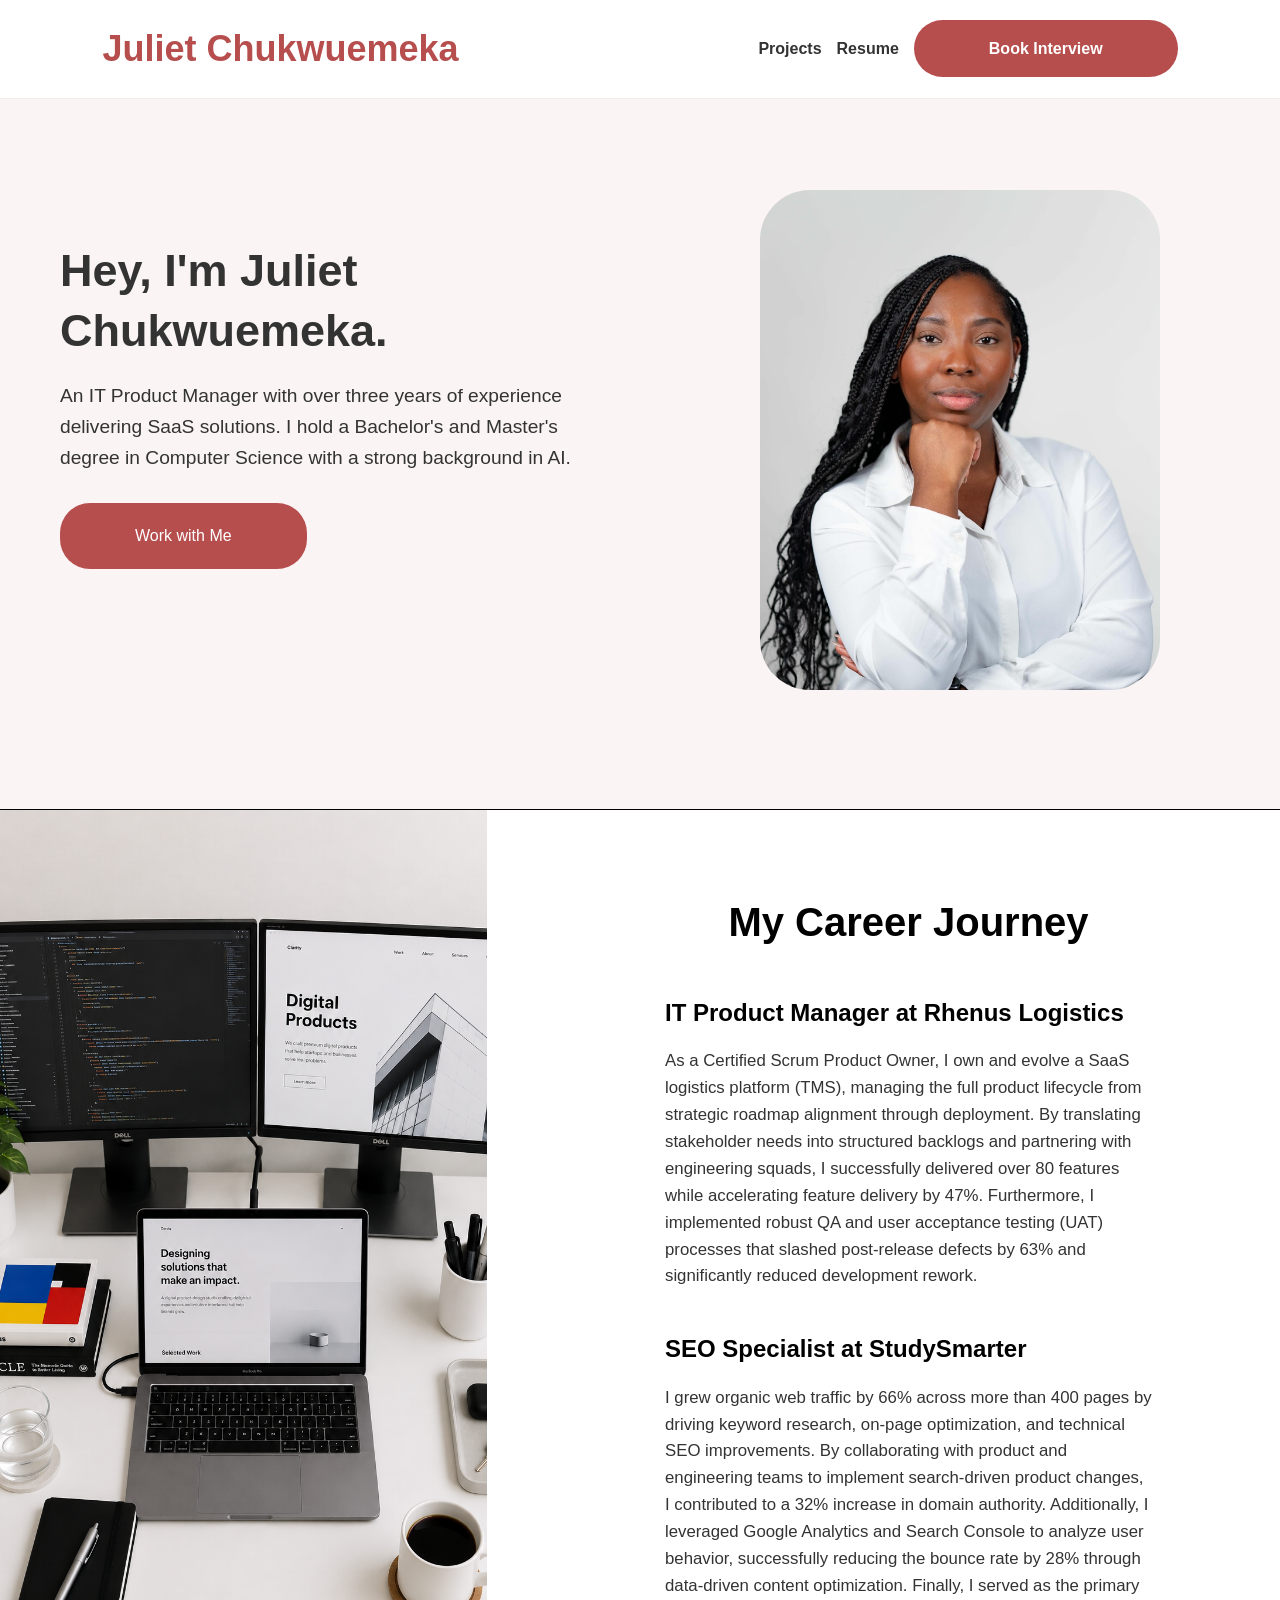
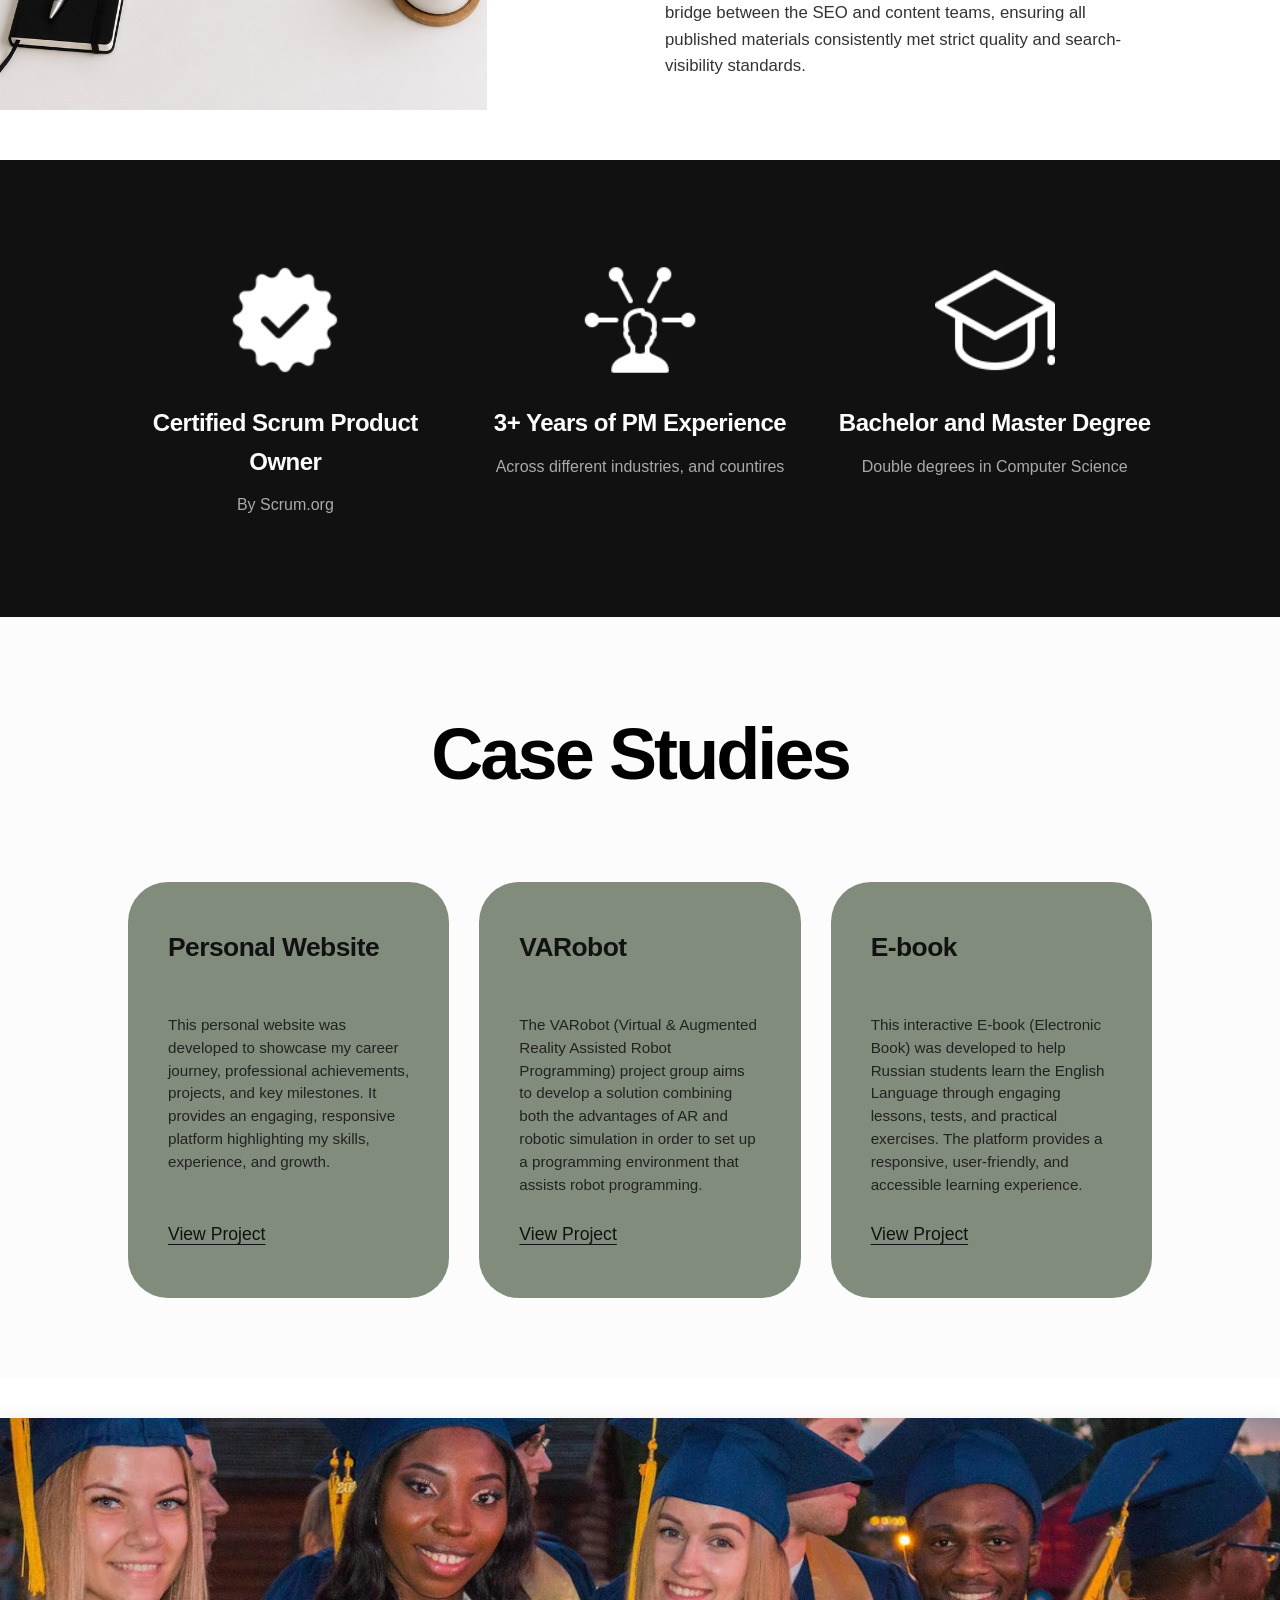
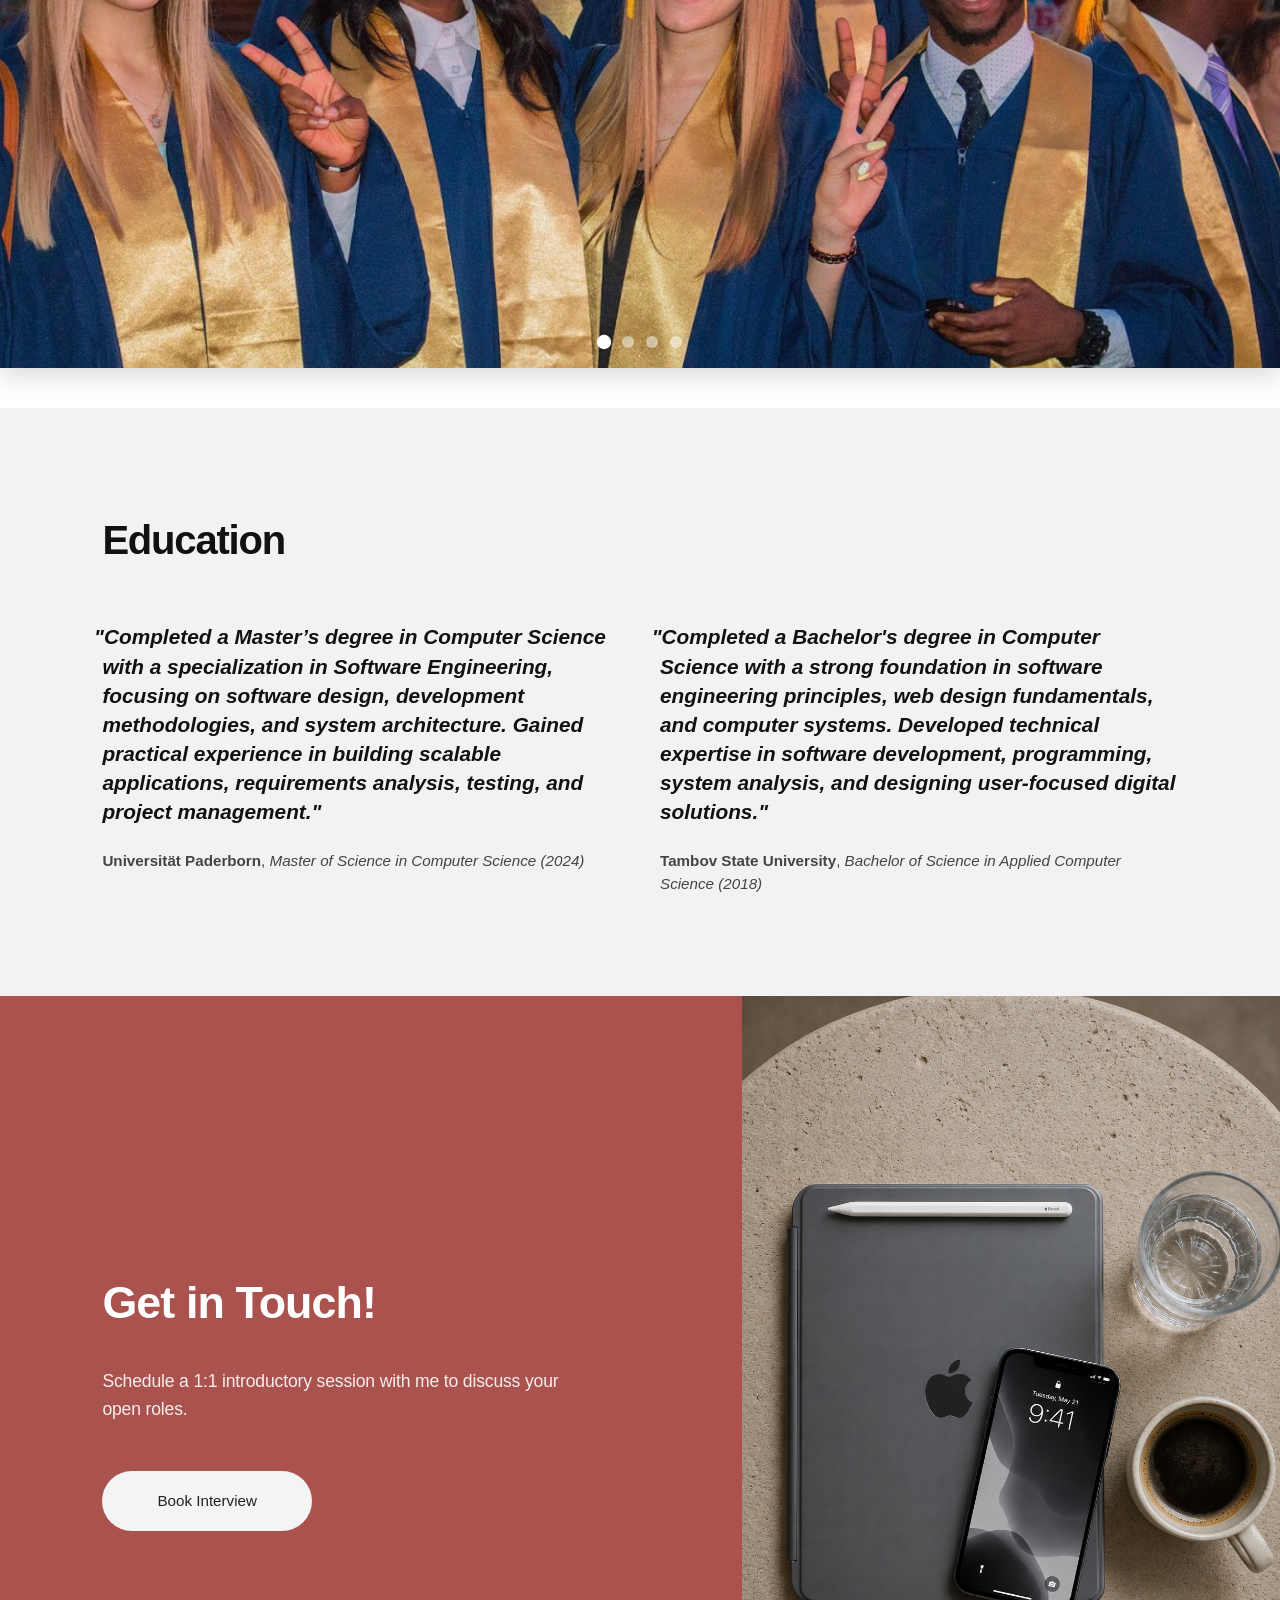
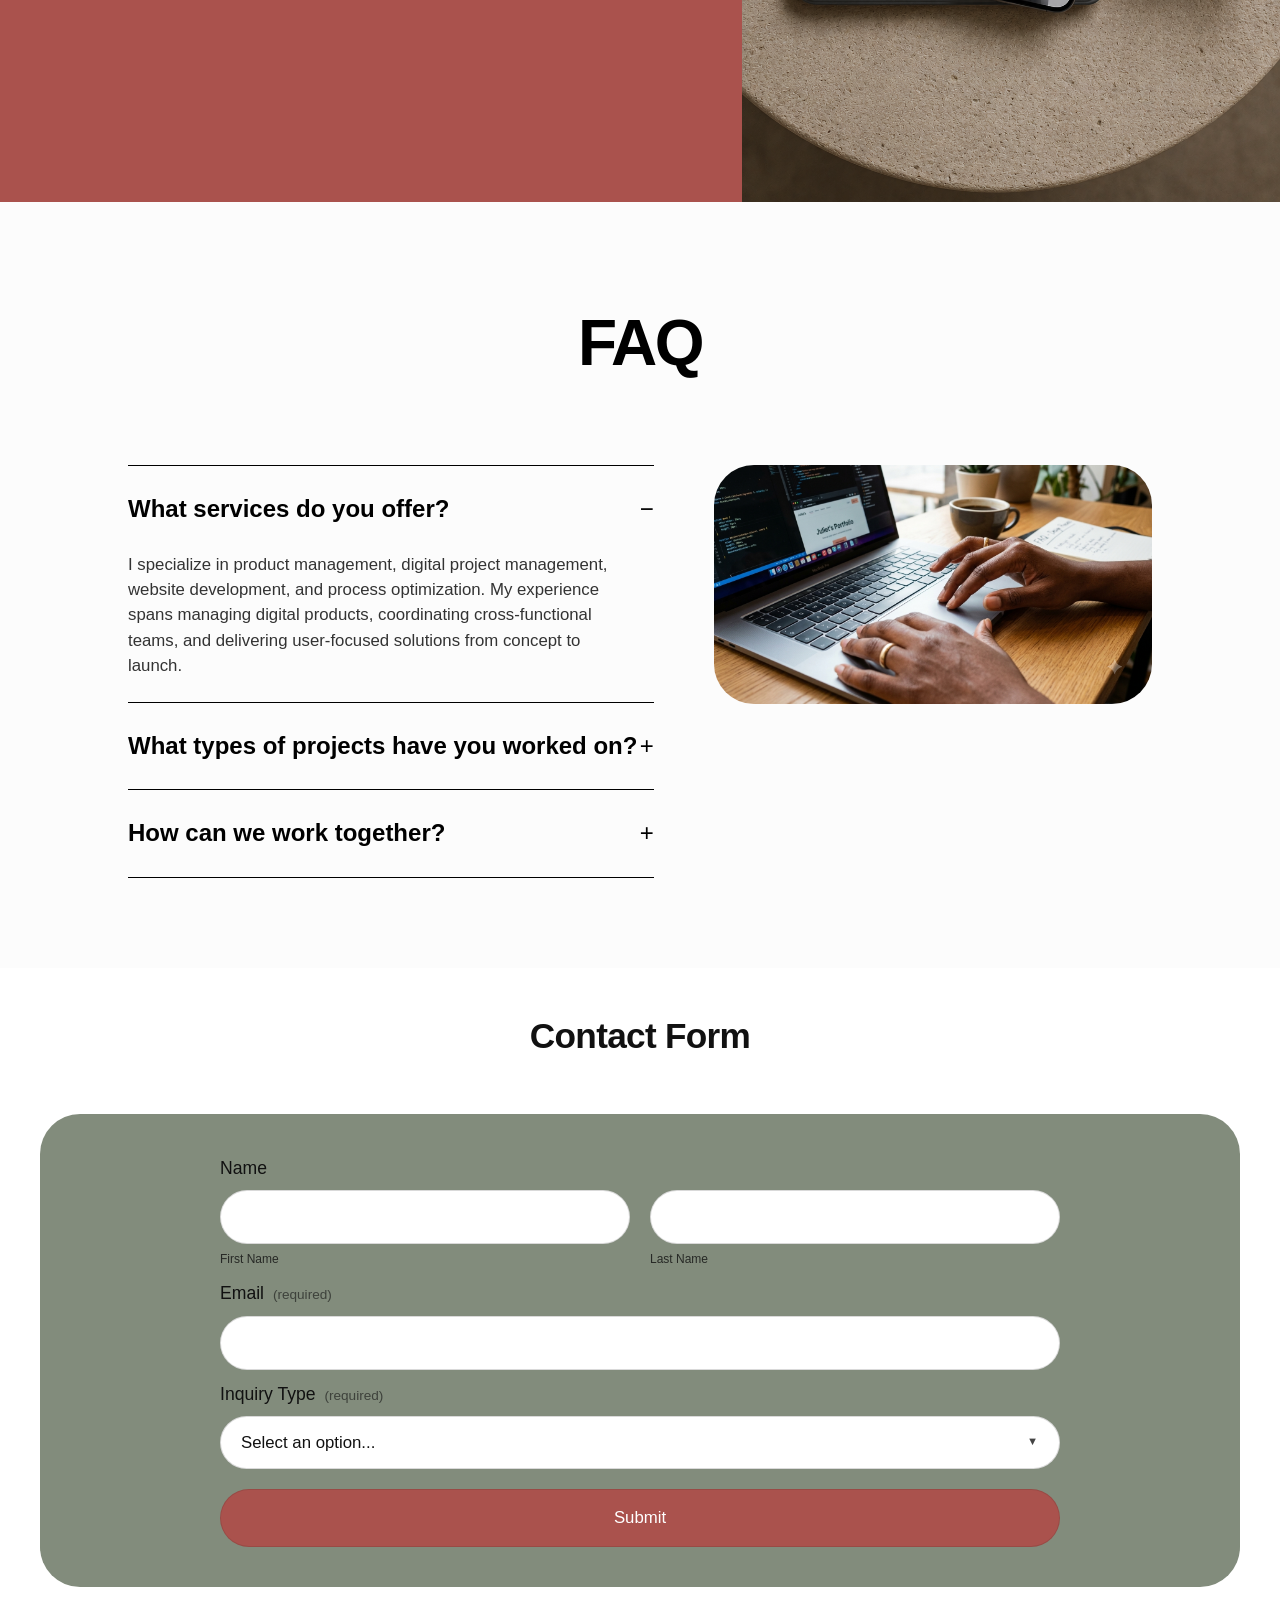
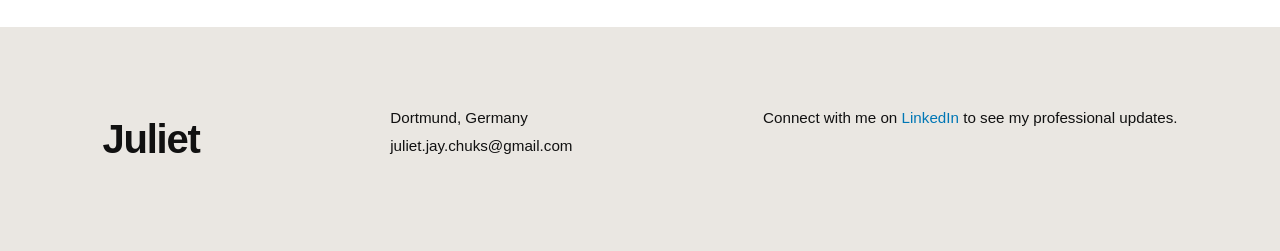
==== commit bd5bb7fa: "homepage fix" ====
--- a/index.html
+++ b/index.html
@@ -33,11 +33,15 @@
     <!-- Hero -->
     <section class="hero" id="home">
         <div class="hero-content">
+          <div class="hero-stuff"> 
             <h1>Hey, I'm Juliet Chukwuemeka.</h1>
             <p>
                 An IT Product Manager with over three years of experience delivering SaaS solutions.
                 I hold a Bachelor's and Master's degree in Computer Science with a strong background in AI.
             </p>
+
+          </div>
+           
 
             <a href="#contact" class="btn">Work with Me</a>
         </div>
@@ -403,7 +407,7 @@
     
       </div>
     </footer>
-    
+
     <script>
       const header = document.querySelector('header');
       let lastScrollY = window.scrollY;
--- a/css/main.css
+++ b/css/main.css
@@ -117,6 +117,7 @@
   align-items: center;         /* Keeps content centered vertically */
   gap: 40px;
   padding-left:60px 10%;           /* Gives it a nice breathing room gap from the absolute screen edge */
+  padding-bottom:50px ; 
   min-height:90vh;
   background:#f8efefa9;
   border-top: 1px solid #000000;    /* 1px makes it thin, solid means a solid line, #000000 is pure black */
@@ -129,6 +130,13 @@
   max-width: 600px;
   text-align: left;
   padding-left: 60px;
+  padding-top: 50px;
+}
+
+.hero-content h1 {
+  font-size: 45px;
+  line-height: 60px;
+
 }
 
 /* Control the photo container size */
@@ -136,6 +144,7 @@
   flex: 1;                        /* Occupies the remaining half of the room */
   display: flex;
   justify-content: center;        /* Centers your photo inside its allocated half */
+  padding-top: 120px;
 }
 
 .hero-image img {
@@ -167,7 +176,11 @@
   }
   .hero-content {
     text-align: center;
-  }
+    width: 450px;
+    padding-left: 50px;
+    padding-right: 50px;
+  }
+
 }
 
 .btn{
